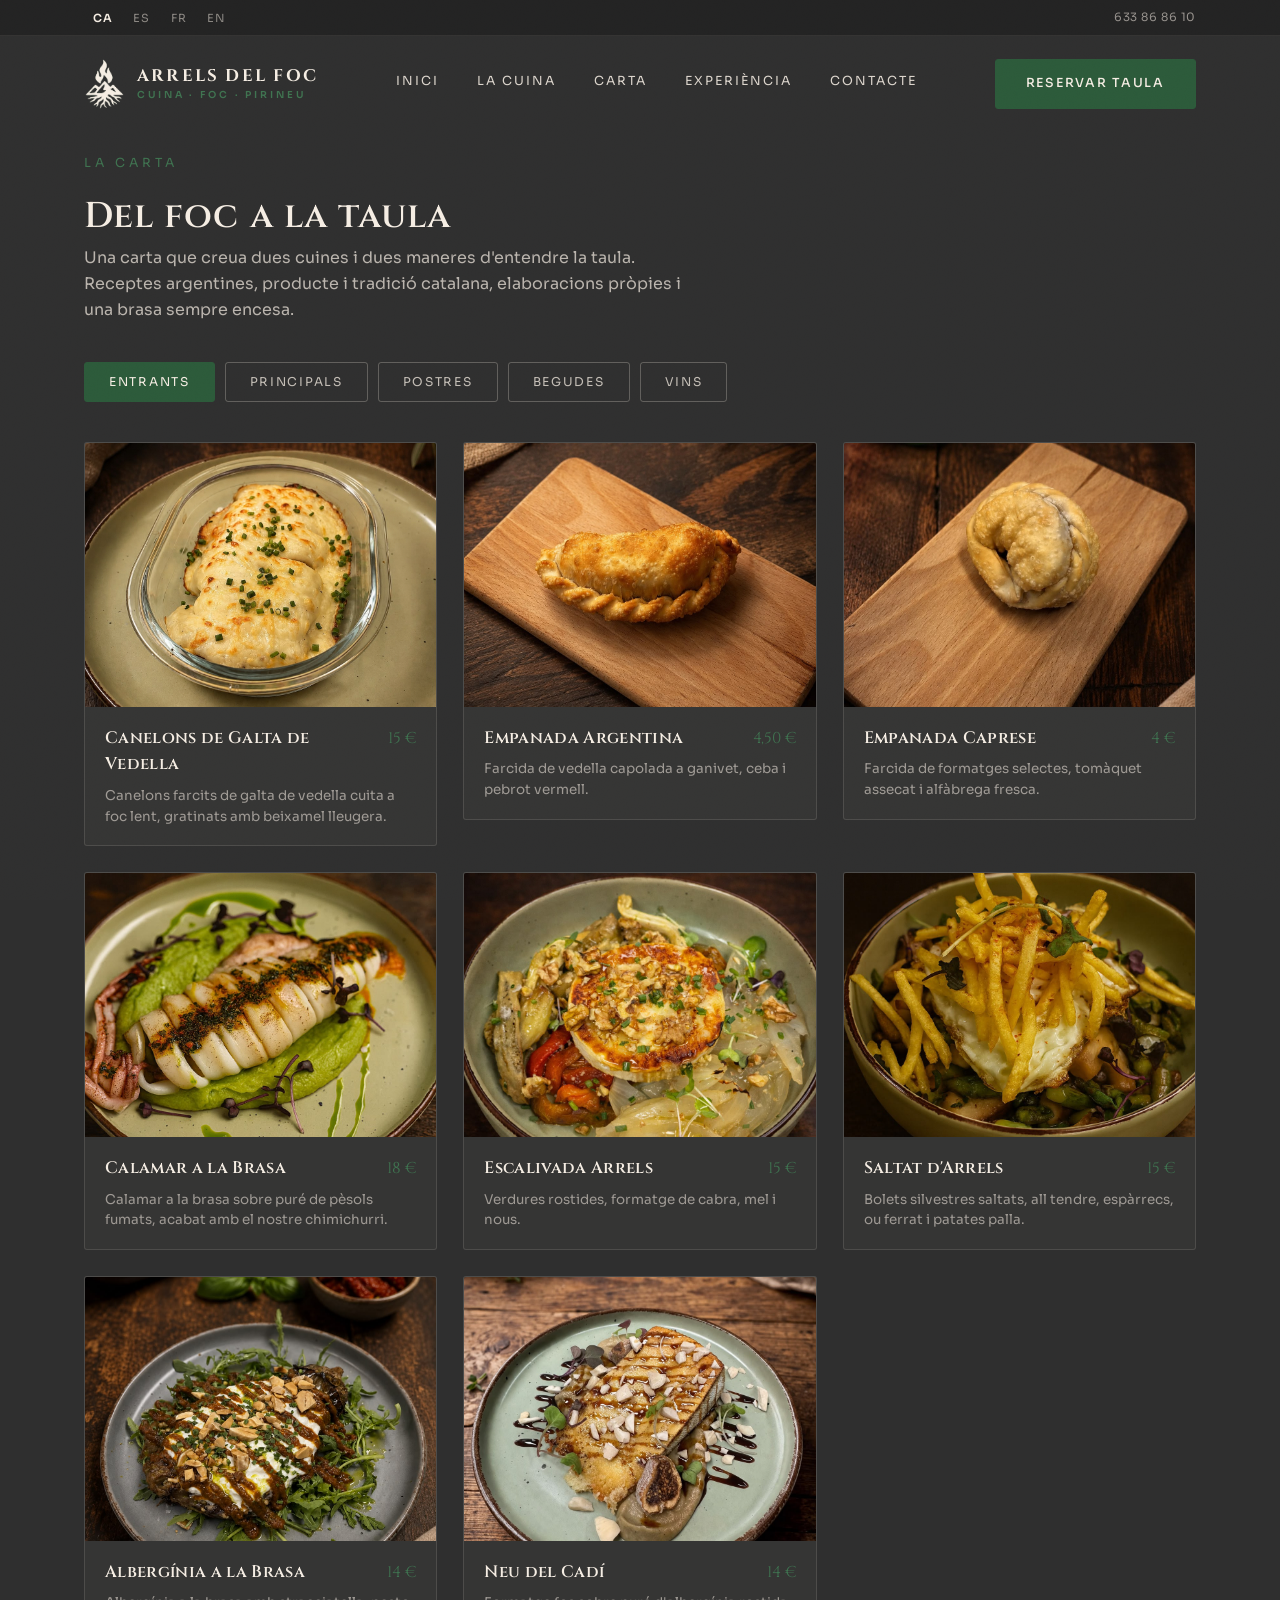
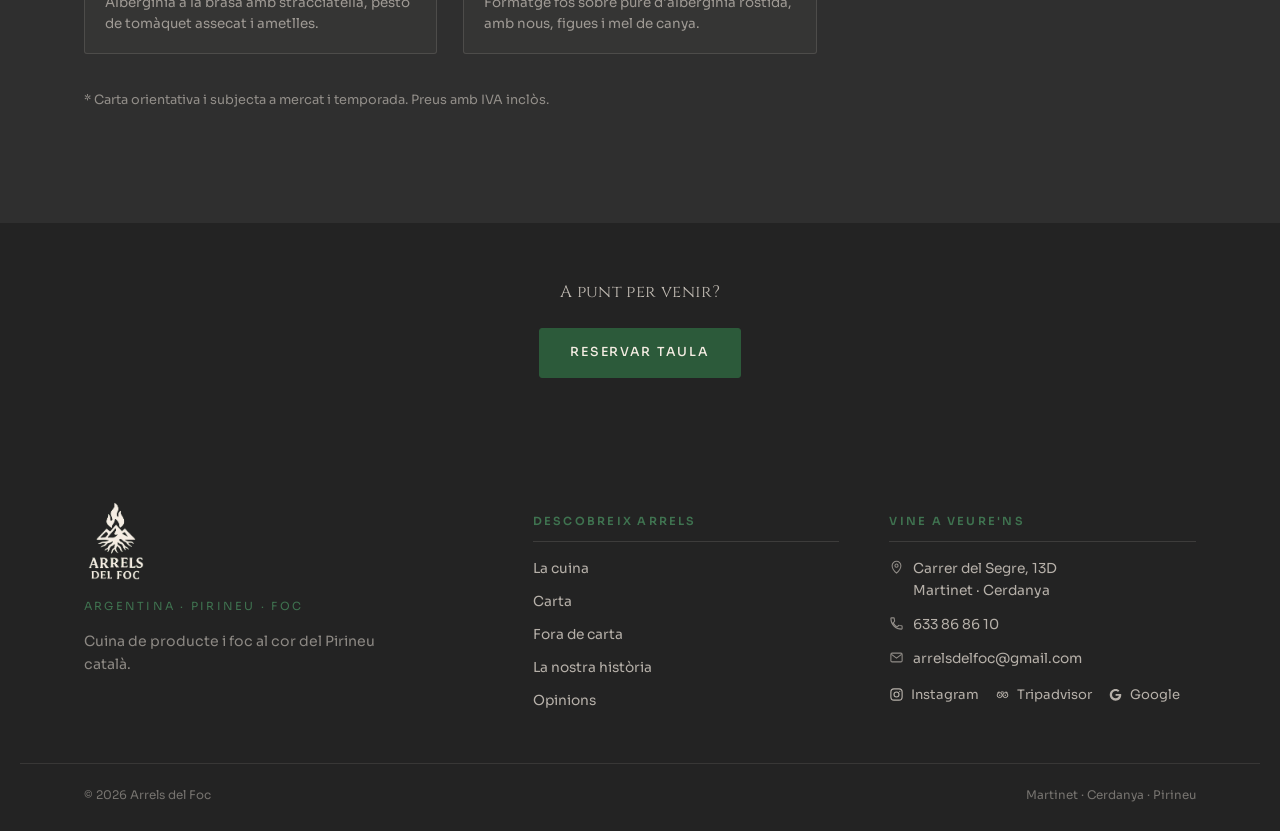
==== carta.html @ a0e93be4 "Initial commit: Arrels del Foc website Static site (home, carta, equip, reserves) with mobile-first " ====
<!DOCTYPE html>
<html lang="ca">
<head>
<meta charset="UTF-8">
<meta name="viewport" content="width=device-width, initial-scale=1.0">
<title>Carta — Arrels del Foc</title>
<meta name="description" content="La carta d'Arrels del Foc, Martinet. Entrants, principals, postres, begudes i vins.">

<link rel="preconnect" href="https://fonts.googleapis.com">
<link rel="preconnect" href="https://fonts.gstatic.com" crossorigin>
<link href="https://fonts.googleapis.com/css2?family=Cinzel:wght@400;500;600;700&family=Sora:wght@300;400;500;600;700&display=swap" rel="stylesheet">
<link rel="stylesheet" href="styles.css">
</head>
<body>

<div class="grain"></div>

<!-- ============ BARRA SUPERIOR (idiomes) ============ -->
<div class="lang-bar">
  <div class="container lang-bar-inner">
    <div class="lang-switch" id="lang-switch" role="group" aria-label="Idioma">
      <button data-lang="ca" class="is-active">CA</button>
      <button data-lang="es">ES</button>
      <button data-lang="fr">FR</button>
      <button data-lang="en">EN</button>
    </div>
    <a href="tel:+34633868610" class="lang-bar-phone">633 86 86 10</a>
  </div>
</div>

<!-- ============ HEADER ============ -->
<header class="site-header">
  <div class="container">
    <a href="index.html#inici" class="brand">
      <img src="assets/logo/icon.png" alt="Arrels del Foc" class="logo-img logo-icon">
      <span class="brand-fallback">
        <b>ARRELS DEL FOC</b>
        <span>CUINA · FOC · PIRINEU</span>
      </span>
    </a>
    <nav class="main-nav">
      <a href="index.html#inici" data-i18n="nav.inici">Inici</a>
      <a href="equip.html" data-i18n="nav.cuina">La cuina</a>
      <a href="carta.html" data-i18n="nav.carta">Carta</a>
      <a href="index.html#experiencia" data-i18n="nav.experiencia">Experiència</a>
      <a href="index.html#contacte" data-i18n="nav.contacte">Contacte</a>
    </nav>
    <div class="header-actions">
      <a href="reserves.html" class="btn btn-primary" data-i18n="nav.reservar">Reservar taula</a>
      <button class="burger" aria-label="Obrir menú">
        <span></span><span></span><span></span>
      </button>
    </div>
  </div>
</header>

<div class="mobile-nav">
  <a href="index.html#inici" data-i18n="nav.inici">Inici</a>
  <a href="equip.html" data-i18n="nav.cuina">La cuina</a>
  <a href="carta.html" data-i18n="nav.carta">Carta</a>
  <a href="index.html#experiencia" data-i18n="nav.experiencia">Experiència</a>
  <a href="index.html#contacte" data-i18n="nav.contacte">Contacte</a>
  <a href="reserves.html" class="btn btn-primary" data-i18n="nav.reservar">Reservar taula</a>
</div>

<!-- ============ CARTA (pagina completa) ============ -->
<section class="carta carta--page" id="carta">
  <div class="container">
    <div class="section-head reveal">
      <span class="eyebrow" data-i18n="carta.eyebrow">La carta</span>
      <h2 data-i18n="carta.title">Del foc a la taula</h2>
      <p class="lede" data-i18n="carta.lede">Una carta que creua dues cuines i dues maneres d'entendre la taula. Receptes argentines, producte i tradició catalana, elaboracions pròpies i una brasa sempre encesa.</p>
    </div>

    <div class="carta-tabs reveal" id="carta-tabs"></div>
    <div id="carta-panels"></div>
    <p class="carta-note reveal" data-i18n="carta.note">* Carta orientativa i subjecta a mercat i temporada.</p>
  </div>
</section>

<!-- ============ PRE-FOOTER CTA ============ -->
<section class="pre-footer-cta">
  <div class="container">
    <p data-i18n="preFooter.text">A punt per venir?</p>
    <a href="reserves.html" class="btn btn-primary" data-i18n="nav.reservar">Reservar taula</a>
  </div>
</section>

<!-- ============ FOOTER ============ -->
<footer class="site-footer">
  <div class="container footer-grid">
    <div class="footer-col footer-col--brand">
      <a href="index.html#inici" class="brand footer-logo">
        <img src="assets/logo/logo-full.png" alt="Arrels del Foc" class="logo-img">
      </a>
      <span class="footer-mini" data-i18n="footer.mini">ARGENTINA · PIRINEU · FOC</span>
      <p class="footer-tagline" data-i18n="footer.tagline">Cuina de producte i foc al cor del Pirineu català.</p>
    </div>

    <div class="footer-col footer-col--nav">
      <h4 data-i18n="footer.discover">Descobreix Arrels</h4>
      <a href="equip.html" data-i18n="nav.cuina">La cuina</a>
      <a href="carta.html" data-i18n="nav.carta">La carta</a>
      <a href="carta.html" data-i18n="footer.offMenu">Fora de carta</a>
      <a href="equip.html" data-i18n="footer.history">La nostra història</a>
      <a href="index.html#opinions" data-i18n="opinions.eyebrow">Opinions</a>
    </div>

    <div class="footer-col footer-col--contact">
      <h4 data-i18n="footer.contactTitle">Vine a veure'ns</h4>
      <div class="footer-contact-item">
        <svg class="footer-icon" viewBox="0 0 24 24" width="15" height="15" fill="none" stroke="currentColor" stroke-width="1.7"><path d="M12 21s7-6.5 7-12a7 7 0 1 0-14 0c0 5.5 7 12 7 12Z"/><circle cx="12" cy="9" r="2.5"/></svg>
        <span>Carrer del Segre, 13D<br>Martinet · Cerdanya</span>
      </div>
      <a href="tel:+34633868610" class="footer-contact-item">
        <svg class="footer-icon" viewBox="0 0 24 24" width="15" height="15" fill="none" stroke="currentColor" stroke-width="1.7"><path d="M6.6 10.8c1.4 2.8 3.8 5.2 6.6 6.6l2.2-2.2c.3-.3.7-.4 1-.2 1.1.4 2.3.6 3.6.6.6 0 1 .4 1 1V20c0 .6-.4 1-1 1C10.6 21 3 13.4 3 4c0-.6.4-1 1-1h3.4c.6 0 1 .4 1 1 0 1.3.2 2.5.6 3.6.1.3 0 .7-.2 1L6.6 10.8Z"/></svg>
        <span>633 86 86 10</span>
      </a>
      <a href="mailto:arrelsdelfoc@gmail.com" class="footer-contact-item">
        <svg class="footer-icon" viewBox="0 0 24 24" width="15" height="15" fill="none" stroke="currentColor" stroke-width="1.7"><rect x="3" y="5" width="18" height="14" rx="2"/><path d="m4 7 8 6 8-6"/></svg>
        <span>arrelsdelfoc@gmail.com</span>
      </a>
      <div class="footer-social-row">
        <a href="https://www.instagram.com/arrelsdelfoc" target="_blank" rel="noopener" aria-label="Instagram">
          <svg viewBox="0 0 24 24" width="15" height="15" fill="none" stroke="currentColor" stroke-width="1.8"><rect x="3" y="3" width="18" height="18" rx="5"/><circle cx="12" cy="12" r="4"/><circle cx="17.2" cy="6.8" r="1" fill="currentColor" stroke="none"/></svg>
          <span class="social-label">Instagram</span>
        </a>
        <a href="https://www.tripadvisor.com/Restaurant_Review-g2562181-d34087077-Reviews-Arrels_del_foc-Martinet_Province_of_Lleida_Catalonia.html" target="_blank" rel="noopener" aria-label="Tripadvisor">
          <svg viewBox="0 0 24 24" width="15" height="15" fill="none" stroke="currentColor" stroke-width="1.6"><circle cx="7.5" cy="13" r="4"/><circle cx="16.5" cy="13" r="4"/><circle cx="7.5" cy="13" r="1.2" fill="currentColor" stroke="none"/><circle cx="16.5" cy="13" r="1.2" fill="currentColor" stroke="none"/><path d="M9.5 8.5c1-1 3.5-1 4.5 0M4 9l3-1.2M20 9l-3-1.2"/></svg>
          <span class="social-label">Tripadvisor</span>
        </a>
        <a href="https://www.google.com/maps/place/Arrels+del+Foc/@42.3596381,1.6946771,17z/data=!4m6!3m5!1s0x12a59bad6a8d55bb:0x4e73a71548880e29!8m2!3d42.3596381!4d1.6946771!16s%2Fg%2F11yl_wq6m_" target="_blank" rel="noopener" aria-label="Google">
          <svg viewBox="0 0 24 24" width="15" height="15" fill="currentColor"><path d="M21.35 11.1h-9.17v2.98h5.24c-.23 1.36-1.6 4-5.24 4-3.15 0-5.72-2.6-5.72-5.8s2.57-5.8 5.72-5.8c1.79 0 3 .76 3.68 1.42l2.5-2.4C16.9 3.98 14.75 3 12.18 3 6.99 3 2.8 7.2 2.8 12.4s4.19 9.4 9.38 9.4c5.42 0 9-3.8 9-9.16 0-.62-.07-1.1-.16-1.54z"/></svg>
          <span class="social-label">Google</span>
        </a>
      </div>
    </div>
  </div>
  <div class="container footer-bottom">
    <span>&copy; <span id="year"></span> Arrels del Foc</span>
    <span>Martinet · Cerdanya · Pirineu</span>
  </div>
</footer>

<a href="reserves.html" class="mobile-reserve" data-i18n="nav.reservar">Reservar taula</a>

<script src="script.js"></script>
</body>
</html>
---- styles.css ----
/* ============================================================
   ARRELS DEL FOC — Estilos
   Paleta: crema #F5EDE3 · carbo #2F2F2F · verd #2C5A3A (principal/accio) · marro #693A20 (secundari)
   ============================================================ */

:root{
  --marro: #693A20;
  --marro-fosc: #4d2a17;
  --verd: #2C5A3A;
  --verd-fosc: #1e3f29;
  --verd-suau: #3f7350;
  --crema: #F5EDE3;
  --carbo: #2F2F2F;
  --carbo-2: #232323;
  --font-display: 'Cinzel', serif;
  --font-body: 'Sora', sans-serif;
  --container: 1240px;
  --radius: 3px;
  --ease: cubic-bezier(.22,.61,.36,1);
  --langbar-h: 36px;
  --header-h: 88px;
  --page-top-offset: calc(var(--langbar-h) + var(--header-h) + 50px);
}

*,*::before,*::after{ box-sizing: border-box; }
html{ scroll-behavior: smooth; }
body{
  margin:0;
  background: var(--crema);
  color: var(--carbo);
  font-family: var(--font-body);
  font-weight: 400;
  line-height: 1.6;
  -webkit-font-smoothing: antialiased;
}
h1,h2,h3,.brand{
  font-family: var(--font-display);
  font-weight: 600;
  letter-spacing: .03em;
  margin: 0;
  color: var(--marro);
}
p{ margin: 0 0 1em; }
a{ color: inherit; text-decoration: none; }
img{ max-width:100%; display:block; }
.container{ max-width: var(--container); margin: 0 auto; padding: 0 clamp(20px,5vw,64px); }
section{ position: relative; }
.eyebrow{
  display:block;
  font-family: var(--font-body);
  font-size: .78rem;
  letter-spacing: .32em;
  text-transform: uppercase;
  color: var(--verd);
  margin-bottom: 14px;
}
.section-head{ max-width: 640px; margin-bottom: 40px; }
.section-head.center{ margin-left:auto; margin-right:auto; text-align:center; }
.section-head h2{ font-size: clamp(1.6rem, 2.8vw, 2.3rem); }
.lede{ font-size: 1rem; color:#4a4a4a; max-width: 52ch; }
.section-head.center .lede{ margin-left:auto; margin-right:auto; }

/* -------- Botons -------- */
.btn{
  display:inline-flex; align-items:center; justify-content:center; gap:10px;
  padding: 14px 30px;
  font-family: var(--font-body);
  font-size: .78rem;
  font-weight: 500;
  letter-spacing: .14em;
  text-transform: uppercase;
  border-radius: var(--radius);
  border: 1px solid transparent;
  cursor:pointer;
  transition: all .35s var(--ease);
  white-space: nowrap;
}
.btn-primary{ background: var(--verd); color: var(--crema); border-color: var(--verd); }
.btn-primary:hover{ background: var(--verd-fosc); border-color: var(--verd-fosc); transform: translateY(-2px); }
.btn-outline{ background: transparent; color: var(--crema); border-color: rgba(245,237,227,.55); }
.btn-outline:hover{ background: rgba(245,237,227,.12); border-color: var(--crema); transform: translateY(-2px); }
.btn-outline-dark{ background: transparent; color: var(--carbo); border-color: rgba(47,47,47,.35); }
.btn-outline-dark:hover{ background: var(--carbo); color: var(--crema); border-color: var(--carbo); }
.btn-block{ width:100%; }

/* -------- Bloc "nomes CTA" (Equip) -------- */
.section-cta-block{ padding: 100px 0; background: var(--crema); }
.section-cta{ text-align:center; }

/* -------- Selector d'idioma: badges verdes discrets -------- */
.hero-lang{ display:flex; gap:7px; }
.hero-lang button{
  width: 32px; height: 32px; border-radius: 50%;
  background: rgba(44,90,58,.82);
  border: 1px solid rgba(245,237,227,.4);
  color: var(--crema);
  font-family: var(--font-body); font-size:.66rem; font-weight:700; letter-spacing:.02em;
  display:flex; align-items:center; justify-content:center;
  cursor:pointer; transition: all .25s var(--ease); padding:0;
}
.hero-lang button.is-active{ background: var(--verd); border-color: var(--crema); }
.hero-lang button:hover{ background: var(--verd-fosc); }

/* -------- Placeholders de foto (hot-swap) --------
   Si existeix el fitxer indicat a data-src es mostra automaticament.
   Si no, es veu aquest degradat "fusta/brasa" amb l'etiqueta. */
.photo{
  position: relative;
  overflow: hidden;
  background:
    linear-gradient(160deg, rgba(35,25,18,.5), rgba(44,90,58,.25)),
    radial-gradient(120% 140% at 15% 100%, #6b4025 0%, #402a1c 45%, #241a14 100%);
  background-size: cover;
  background-position: center;
  isolation: isolate;
}
.photo::after{
  content: attr(data-label);
  position:absolute; left:16px; bottom:14px;
  font-family: var(--font-body);
  font-size:.68rem; letter-spacing:.18em; text-transform:uppercase;
  color: rgba(245,237,227,.65);
  pointer-events:none;
}
.photo.photo--has-img::after{ display:none; }
.photo img{
  position:absolute; inset:0; width:100%; height:100%; object-fit:cover;
}

/* grain overlay subtil per sensacio premium */
.grain{ position:fixed; inset:0; pointer-events:none; z-index:200; opacity:.035; mix-blend-mode:overlay;
  background-image:url("data:image/svg+xml;utf8,<svg xmlns='http://www.w3.org/2000/svg' width='120' height='120'><filter id='n'><feTurbulence type='fractalNoise' baseFrequency='0.9' numOctaves='2' stitchTiles='stitch'/></filter><rect width='100%25' height='100%25' filter='url(%23n)'/></svg>");
}

/* ============ BARRA D'IDIOMES (nomes subpagines: carta/equip/reserves) ============ */
.lang-bar{
  position: fixed; top:0; left:0; right:0; z-index:101;
  height: var(--langbar-h);
  background: var(--carbo-2);
  border-bottom: 1px solid rgba(245,237,227,.08);
}
.lang-bar-inner{ height:100%; display:flex; align-items:center; justify-content:space-between; }
.lang-switch{ display:flex; gap:2px; }
.lang-switch button{
  background:none; border:none; cursor:pointer; color: rgba(245,237,227,.5);
  font-family: var(--font-body); font-size:.7rem; letter-spacing:.1em; padding:6px 9px;
  transition: color .25s var(--ease);
}
.lang-switch button.is-active{ color: var(--crema); font-weight:600; }
.lang-switch button:hover{ color: var(--crema); }
.lang-bar-phone{ color: rgba(245,237,227,.55); font-size:.72rem; letter-spacing:.05em; }
.lang-bar-phone:hover{ color: var(--crema); }

/* ============ HEADER (nomes subpagines) ============ */
.site-header{
  position: fixed; top: var(--langbar-h); left:0; right:0; z-index:100;
  padding: 22px 0;
  transition: all .4s var(--ease);
  background: transparent;
}
.site-header.is-scrolled{
  background: rgba(47,47,47,.94);
  backdrop-filter: blur(6px);
  padding: 12px 0;
  box-shadow: 0 6px 24px rgba(0,0,0,.18);
}
.site-header .container{ display:flex; align-items:center; justify-content:space-between; gap:24px; }
.brand{ display:flex; align-items:center; gap:12px; color: var(--crema); font-size: 1.15rem; letter-spacing:.12em; }
.brand img{ height: 46px; width:auto; transition: height .4s var(--ease); }
.brand img.logo-icon{ height: 52px; }
.is-scrolled .brand img{ height: 36px; }
.is-scrolled .brand img.logo-icon{ height: 40px; }
.brand .brand-fallback{ display:flex; flex-direction:column; line-height:1.2; }
.brand .brand-fallback b{ font-size:1.05rem; white-space:nowrap; }
.brand .brand-fallback span{ font-family:var(--font-body); font-size:.6rem; letter-spacing:.3em; color: var(--verd-suau); margin-top:4px; }
.footer-logo img{ height: 86px; width:auto; }

.main-nav{ display:flex; align-items:center; gap:38px; }
.main-nav a{
  color: var(--crema);
  font-size: .78rem;
  letter-spacing: .16em;
  text-transform: uppercase;
  position:relative;
  padding-bottom:4px;
  opacity:.88;
}
.main-nav a::after{
  content:""; position:absolute; left:0; bottom:0; width:0; height:1px; background: var(--verd-suau);
  transition: width .3s var(--ease);
}
.main-nav a:hover{ opacity:1; }
.main-nav a:hover::after{ width:100%; }

.header-actions{ display:flex; align-items:center; gap:18px; }
.burger{ display:none; background:none; border:none; cursor:pointer; padding:6px; z-index:110; }
.burger span{ display:block; width:26px; height:2px; background:var(--crema); margin:6px 0; transition: all .3s var(--ease); }

.mobile-nav{
  position: fixed; inset:0; background: var(--carbo); z-index:105;
  display:flex; flex-direction:column; align-items:center; justify-content:center; gap:28px;
  opacity:0; visibility:hidden; transform: translateY(-12px);
  transition: all .4s var(--ease);
}
.mobile-nav.is-open{ opacity:1; visibility:visible; transform:none; }
.mobile-nav a{ color:var(--crema); font-family:var(--font-display); font-size:1.4rem; letter-spacing:.08em; }
.mobile-nav .btn{ margin-top: 10px; }

/* ============ HERO (home) ============ */
.hero{
  min-height: 100svh;
  display:flex; align-items:center; justify-content:center;
  color: var(--crema);
  background: var(--carbo);
  overflow:hidden;
  text-align:center;
}
.hero-media{ position:absolute; inset:0; z-index:0; }
.hero-video{
  position:absolute; inset:0; z-index:0;
  width:100%; height:100%; object-fit:cover;
}
.hero-overlay{
  position:absolute; inset:0; z-index:1;
  background: linear-gradient(180deg, rgba(18,14,10,.55) 0%, rgba(18,14,10,.35) 40%, rgba(18,14,10,.65) 100%);
}
.hero-lang{
  position:absolute; top: 20px; right: 20px; z-index:5;
}
.hero-content{
  position:relative; z-index:2;
  display:flex; flex-direction:column; align-items:center; gap: 46px;
  width:100%;
}
.hero-brand-wrap{ display:flex; flex-direction:column; align-items:center; gap:14px; }
.hero-logo{ width: min(62vw, 300px); margin: 0 auto; filter: drop-shadow(0 8px 24px rgba(0,0,0,.6)); }
.hero-tagline{
  display:block; color: rgba(245,237,227,.85);
  font-family: var(--font-body); font-size:.78rem; font-weight:500;
  letter-spacing:.28em; text-transform:uppercase;
}
.hero-ctas{ display:flex; flex-wrap:wrap; gap:20px; justify-content:center; }

/* ============ Bloc "nomes CTA" (Equip a la home) ============ */
.section-cta-block .section-head{ margin-bottom: 32px; }
.section-cta-avatars{ display:flex; justify-content:center; margin-bottom: 26px; }
.section-cta-avatars .avatar{
  width: 68px; height: 68px; border-radius: 50%; overflow:hidden;
  border: 3px solid var(--crema); box-shadow: 0 4px 14px rgba(0,0,0,.18);
  margin-left: -16px;
}
.section-cta-avatars .avatar:first-child{ margin-left:0; }
.section-cta-avatars .avatar::after{ display:none; }

/* ============ CUINA (dins equip.html) ============ */
.cuina{ padding: 100px 0; background: var(--crema); }
.cuina .container{ display:grid; grid-template-columns: 1fr 1fr; gap: clamp(30px,6vw,80px); align-items:center; }
.cuina-media{ aspect-ratio: 4/5; border-radius: var(--radius); }
.cuina-stats{ display:grid; grid-template-columns: repeat(3, 1fr); gap: 24px; margin-top: 34px; }
.cuina-stats .stat-icon{ display:block; color: var(--verd); margin-bottom: 12px; }
.cuina-stats div b{ display:block; font-family:var(--font-display); font-weight:600; font-size:1rem; letter-spacing:.01em; color:var(--marro); margin-bottom:8px; }
.cuina-stats div span{ display:block; font-size:.84rem; line-height:1.5; color:#5a5a5a; }

/* ============ EQUIP (dins equip.html) ============ */
.equip{ padding: 100px 0; background: var(--carbo); color: var(--crema); }
.equip .eyebrow{ color: var(--verd-suau); }
.equip .section-head h2{ color: var(--crema); }
.equip .lede{ color: rgba(245,237,227,.7); margin: 18px auto 0; }
.team-grid{ display:grid; grid-template-columns: repeat(auto-fit, minmax(220px, 1fr)); gap: 36px; }
.team-card{ text-align:center; }
.team-photo{ aspect-ratio: 4/5; border-radius: var(--radius); margin-bottom: 20px; }
.team-card h3{ font-size:1.15rem; color: var(--crema); margin-bottom:4px; }
.team-role{ display:block; font-size:.7rem; letter-spacing:.14em; text-transform:uppercase; color: var(--verd-suau); margin-bottom: 12px; }
.team-card p{ font-size:.88rem; color: rgba(245,237,227,.6); max-width: 32ch; margin: 0 auto; }

/* ============ CARTA (carta.html) ============ */
.carta{ padding: 100px 0; background: var(--carbo); color: var(--crema); }
.carta--page{ padding-top: calc(var(--page-top-offset) - 20px); min-height: 100vh; }
.carta .eyebrow{ color: var(--verd-suau); }
.carta .section-head h2{ color: var(--crema); }
.carta .lede{ color: rgba(245,237,227,.7); }
.carta-tabs{ display:flex; flex-wrap:wrap; gap:10px; margin: 40px 0; }
.carta-tab{
  padding: 11px 24px; border:1px solid rgba(245,237,227,.25); background:transparent; color: rgba(245,237,227,.75);
  font-family: var(--font-body); font-size:.76rem; letter-spacing:.14em; text-transform:uppercase;
  cursor:pointer; transition: all .3s var(--ease); border-radius: var(--radius);
}
.carta-tab:hover{ border-color: var(--verd-suau); color: var(--crema); }
.carta-tab.is-active{ background: var(--verd); border-color: var(--verd); color: var(--crema); }
.carta-panel{ display:none; }
.carta-panel.is-active{ display:block; animation: fade-up .5s var(--ease); }

.carta-grid{ display:grid; grid-template-columns: repeat(auto-fill, minmax(260px, 1fr)); gap: 26px; align-items:start; }
.dish{
  display:flex; flex-direction:column;
  background: rgba(245,237,227,.03);
  border: 1px solid rgba(245,237,227,.12);
  border-radius: var(--radius);
  overflow:hidden;
  transition: border-color .3s var(--ease), transform .3s var(--ease);
}
.dish:hover{ border-color: rgba(245,237,227,.3); transform: translateY(-3px); }
.dish-media{ aspect-ratio: 4/3; overflow:hidden; }
.dish-media img{ width:100%; height:100%; object-fit:cover; object-position:center; }
.dish-body{ padding: 18px 20px; flex:1; display:flex; flex-direction:column; }
.dish--text .dish-body{ padding: 24px 20px; }
.dish-top{ display:flex; justify-content:space-between; align-items:baseline; gap:12px; margin-bottom:8px; }
.dish-name{ font-family: var(--font-display); font-weight:600; font-size:1.04rem; letter-spacing:.02em; color: var(--crema); margin:0; }
.dish-desc{ font-size:.84rem; line-height:1.55; color: rgba(245,237,227,.55); margin:0; }
.dish-price{ font-family: var(--font-display); font-size:.98rem; color: var(--verd-suau); white-space:nowrap; flex-shrink:0; }
.carta-note{ margin-top: 36px; font-size:.8rem; color: rgba(245,237,227,.5); }

/* -------- Begudes i Vins -------- */
.price-columns{ display:grid; grid-template-columns: repeat(auto-fit, minmax(220px, 1fr)); gap: 32px; margin-bottom: 44px; }
.price-columns--vins{ grid-template-columns: repeat(auto-fit, minmax(320px, 1fr)); margin-bottom: 0; }
.price-group h4{
  font-family: var(--font-display); font-weight:600; font-size:1.15rem; letter-spacing:.03em; text-transform:none;
  color: var(--verd-suau); margin: 0 0 18px; padding-bottom: 12px; border-bottom: 1px solid rgba(245,237,227,.14);
}
.price-row{ display:flex; justify-content:space-between; align-items:baseline; gap:14px; padding: 10px 0; border-bottom: 1px dashed rgba(245,237,227,.12); }
.price-row span:first-child{ font-family: var(--font-display); font-size:.96rem; color: var(--crema); }
.price-row-price{ font-family: var(--font-display); font-size:.92rem; color: var(--verd-suau); white-space:nowrap; }
.wine-row{ display:flex; justify-content:space-between; gap:18px; padding: 15px 0; border-bottom: 1px solid rgba(245,237,227,.1); }
.wine-info{ display:flex; flex-direction:column; gap:3px; max-width: 62ch; }
.wine-name{ font-family: var(--font-display); font-size:.96rem; color: var(--crema); }
.wine-origin{ font-family: var(--font-body); font-size:.72rem; letter-spacing:.04em; color: var(--verd-suau); }
.wine-tast{ font-family: var(--font-body); font-size:.8rem; color: rgba(245,237,227,.55); }
.wine-price{ display:flex; flex-direction:column; align-items:flex-end; gap:2px; font-family: var(--font-display); font-size:.88rem; color: var(--verd-suau); white-space:nowrap; }

@keyframes fade-up{ from{ opacity:0; transform: translateY(10px);} to{ opacity:1; transform:none; } }

/* ============ EXPERIENCIA (galeria, home) ============ */
.experiencia{ padding: 100px 0 110px; background: var(--crema); }
.gallery{
  display:grid;
  grid-template-columns: repeat(4, 1fr);
  grid-auto-rows: 200px;
  gap: 12px;
}
.gallery .photo{ border-radius: var(--radius); }
.gallery .photo:first-child{ grid-column: span 2; grid-row: span 2; }

/* ============ OPINIONS (carrusel compacte, home) ============ */
.opinions{ padding: 90px 0; background: var(--carbo-2); color: var(--crema); }
.opinions .eyebrow{ color: var(--verd-suau); }
.opinions .section-head h2{ color: var(--crema); }
.opinions-rating{ text-align:center; margin-bottom: 36px; }
.opinions-rating-number{ display:block; font-family: var(--font-display); font-weight:600; font-size: clamp(2rem, 4vw, 2.6rem); color: var(--crema); line-height:1; margin-bottom: 8px; }
.opinions-rating-label{ display:block; font-size:.86rem; color: rgba(245,237,227,.6); }
.opinions-grid{
  display:flex; gap: 18px; overflow-x:auto; scroll-snap-type:x mandatory;
  padding: 4px 4px 14px; margin: 0 -4px 30px; -webkit-overflow-scrolling:touch; scrollbar-width:none;
}
.opinions-grid::-webkit-scrollbar{ display:none; }
.opinion-card{
  scroll-snap-align:start; flex: 0 0 250px;
  padding: 20px; background: rgba(245,237,227,.03);
  border: 1px solid rgba(245,237,227,.12); border-radius: var(--radius);
}
.opinion-stars{ display:block; color: var(--verd-suau); letter-spacing:.15em; font-size:.82rem; margin-bottom: 10px; }
.opinion-text{ font-family: var(--font-display); font-size: .95rem; line-height:1.5; color: var(--crema); margin-bottom: 14px; }
.opinion-author{ font-size:.72rem; letter-spacing:.1em; text-transform:uppercase; color: var(--verd-suau); }
.opinion-source{ color: rgba(245,237,227,.4); text-transform:none; letter-spacing:normal; }
.opinions-cta{ text-align:center; }

/* ============ RESERVES (reserves.html) ============ */
.reserves{
  padding: 100px 0;
  background: var(--verd);
  color: var(--crema);
  text-align:center;
  position:relative;
  overflow:hidden;
}
.reserves--page{ padding-top: calc(var(--page-top-offset) + 30px); min-height: 100vh; }
.reserves::before{
  content:""; position:absolute; inset:0;
  background: radial-gradient(70% 100% at 50% 120%, rgba(105,58,32,.3), transparent 60%);
}
.reserves .container{ position:relative; }
.reserves .eyebrow{ color: rgba(245,237,227,.7); }
.reserves h2{ color: var(--crema); font-size: clamp(1.7rem,3vw,2.6rem); max-width: 20ch; margin: 0 auto 18px; }
.reserves .lede{ margin:0 auto 36px; color: rgba(245,237,227,.82); }
.reserves .btn-primary{ background: var(--marro); border-color: var(--marro); }
.reserves .btn-primary:hover{ background: var(--marro-fosc); border-color: var(--marro-fosc); }
.reserves-ctas{ display:flex; flex-wrap:wrap; justify-content:center; gap:16px; margin-bottom: 40px; }
.reserves-adreca{ font-size:.85rem; margin-bottom: 36px; }
.reserves-adreca span:first-child{ display:block; font-size:.66rem; letter-spacing:.2em; text-transform:uppercase; color: rgba(245,237,227,.55); margin-bottom:6px; }

/* ---- Horari (taula dia a dia, reutilitzada a reserves.html i al home) ---- */
.horari-table{ max-width: 320px; margin: 0 auto; }
.horari-row{ display:flex; justify-content:space-between; gap:16px; padding: 5px 0; font-size:.85rem; opacity:.68; }
.horari-row.is-today{ opacity:1; font-weight:600; }
.horari-hours{ text-align:right; white-space:nowrap; }
.reserves-horari{ margin-top: 8px; }
.contacte-horari{ margin-bottom: 24px; }

/* ============ CONTACTE (mapa destacat, home) ============ */
.contacte{ padding: 100px 0; background: var(--crema); }
.contacte-social{ display:flex; justify-content:center; gap:12px; margin-bottom: 30px; }
.social-icon{
  display:flex; align-items:center; justify-content:center;
  width: 42px; height: 42px; border-radius: 50%;
  border: 1px solid rgba(47,47,47,.25); color: var(--carbo);
  transition: all .3s var(--ease);
}
.social-icon:hover{ background: var(--carbo); color: var(--crema); border-color: var(--carbo); }
.contacte-map{
  position: relative;
  width:100%; aspect-ratio: 16/11; border-radius: var(--radius); overflow:hidden;
  border: 1px solid rgba(47,47,47,.14); margin-bottom: 28px;
}
.contacte-map iframe{ width:100%; height:100%; border:0; filter: grayscale(.2) contrast(1.05); }
.contacte-map-cta{
  position:absolute; top:14px; left:14px; z-index:2;
  display:inline-flex; align-items:center; gap:6px;
  padding: 10px 18px; background: rgba(245,237,227,.95); color: var(--carbo);
  font-size:.72rem; font-weight:600; letter-spacing:.1em; text-transform:uppercase;
  border-radius: 999px; box-shadow: 0 6px 18px rgba(0,0,0,.22);
  transition: all .3s var(--ease);
}
.contacte-map-cta:hover{ background: var(--carbo); color: var(--crema); }
.contacte-map-cta::after{ content:"↗"; }
.contacte-quick{ display:flex; flex-wrap:wrap; justify-content:center; align-items:center; gap: 24px 40px; text-align:center; }
.contacte-quick-item{ font-size:.9rem; }
.contacte-quick-item .k{ display:block; font-size:.66rem; letter-spacing:.16em; text-transform:uppercase; color: var(--verd); margin-bottom:6px; }
.contacte-quick-item a:hover{ color: var(--verd); }

/* ============ PRE-FOOTER CTA (subpagines) ============ */
.pre-footer-cta{ padding: 56px 0; background: var(--carbo-2); text-align:center; }
.pre-footer-cta p{ color: rgba(245,237,227,.75); font-family: var(--font-display); font-size: 1.05rem; letter-spacing:.02em; margin-bottom: 22px; }

/* ============ FOOTER ============ */
.site-footer{ background: var(--carbo-2); color: rgba(245,237,227,.7); padding: 64px 0 26px; }
.footer-grid{ display:grid; grid-template-columns: 1.3fr 1fr 1fr; gap: 50px; padding-bottom: 40px; border-bottom: 1px solid rgba(245,237,227,.1); }
.footer-col--brand .brand{ margin-bottom: 14px; }
.footer-mini{ display:block; font-size:.7rem; letter-spacing:.2em; text-transform:uppercase; color: var(--verd-suau); margin-bottom: 14px; }
.footer-tagline{ max-width: 32ch; color: rgba(245,237,227,.5); font-size:.88rem; margin:0; }
.footer-col h4{ font-family:var(--font-body); font-size:.7rem; letter-spacing:.2em; text-transform:uppercase; color: var(--verd-suau); margin-bottom:16px; font-weight:600; padding-bottom:10px; border-bottom: 1px solid rgba(245,237,227,.12); }
.footer-col--nav a{ display:block; margin-bottom:11px; font-size:.86rem; color: rgba(245,237,227,.7); }
.footer-col--nav a:hover{ color: var(--crema); }
.footer-contact-item{ display:flex; align-items:flex-start; gap:9px; margin-bottom:12px; font-size:.86rem; color: rgba(245,237,227,.7); }
.footer-contact-item .footer-icon{ flex-shrink:0; opacity:.75; margin-top:2px; }
a.footer-contact-item:hover{ color: var(--crema); }
.footer-social-row{ display:flex; gap:16px; margin-top: 14px; }
.footer-social-row a{ display:flex; align-items:center; gap:7px; color: rgba(245,237,227,.7); font-size:.82rem; }
.footer-social-row a:hover{ color: var(--crema); }
.footer-bottom{ display:flex; justify-content:space-between; flex-wrap:wrap; gap:10px; padding-top: 22px; font-size:.74rem; color: rgba(245,237,227,.4); }

/* ============ Reveal-on-scroll ============ */
.reveal{ opacity:0; transform: translateY(28px); transition: opacity .8s var(--ease), transform .8s var(--ease); }
.reveal.is-visible{ opacity:1; transform:none; }

/* ============ Boto flotant mobil ============ */
.mobile-reserve{
  position: fixed; left:16px; right:16px; bottom:16px; z-index:90;
  display:none; align-items:center; justify-content:center;
  padding:15px; background: var(--verd); color:var(--crema);
  font-size:.78rem; letter-spacing:.14em; text-transform:uppercase; border-radius: var(--radius);
  box-shadow: 0 10px 30px rgba(0,0,0,.28);
}

/* ============ RESPONSIVE ============ */
@media (max-width: 980px){
  .main-nav{ display:none; }
  .burger{ display:block; }
  .cuina .container{ grid-template-columns: 1fr; }
  .cuina-media{ order:-1; aspect-ratio: 16/10; }
  .gallery{ grid-template-columns: repeat(2,1fr); grid-auto-rows: 160px; }
  .gallery .photo:first-child{ grid-column: span 2; grid-row: span 2; }
  .mobile-reserve{ display:flex; }

  /* -------- Passada mobile: seccions mes compactes -------- */
  .cuina, .carta, .experiencia, .contacte, .section-cta-block{ padding: 64px 0; }
  .equip{ padding: 56px 0; }
  .opinions{ padding: 56px 0; }
  .reserves{ padding: 68px 0; }
  .carta--page{ padding-top: calc(var(--page-top-offset) - 20px); }
  .reserves--page{ padding-top: calc(var(--page-top-offset) + 20px); }
  .section-head{ margin-bottom: 28px; }

  .cuina-stats{ grid-template-columns: 1fr; gap: 18px; }

  .team-grid{ gap: 26px; }
  .team-photo{ margin-bottom: 12px; }
  .team-card p{ max-width: 40ch; }

  .carta-grid{ grid-template-columns: 1fr; gap: 16px; }
  .dish-media{ aspect-ratio: 16/10; }
  .carta-tabs{
    flex-wrap: nowrap; overflow-x: auto; margin: 28px 0;
    -webkit-overflow-scrolling: touch; scrollbar-width: none;
    padding-bottom: 2px;
  }
  .carta-tabs::-webkit-scrollbar{ display:none; }
  .carta-tab{ flex-shrink:0; padding: 10px 20px; }

  .contacte-map{ aspect-ratio: 4/3; }

  /* -------- Footer: compacte i sense columna de navegacio en mobil -------- */
  .site-footer{ padding: 34px 0 18px; }
  .footer-grid{
    grid-template-columns: 1fr; gap: 0; text-align:center;
    padding-bottom: 22px;
  }
  .footer-col--nav{ display:none; }
  .footer-col--brand{ display:flex; flex-direction:column; align-items:center; margin-bottom: 16px; }
  .footer-col--brand .brand{ margin-bottom: 8px; }
  .footer-logo img{ height: 56px; }
  .footer-mini{ margin-bottom: 8px; }
  .footer-tagline{ margin: 0 auto; }
  .footer-col--contact{ display:flex; flex-direction:column; align-items:center; }
  .footer-col--contact h4{ display:none; }
  .footer-contact-item{ justify-content:center; margin-bottom: 8px; }
  .footer-social-row{ justify-content:center; margin-top: 10px; }
  .footer-social-row .social-label{ display:none; }
  .footer-social-row a{ width:36px; height:36px; border-radius:50%; border:1px solid rgba(245,237,227,.25); justify-content:center; }
  .footer-bottom{ justify-content:center; text-align:center; gap:4px 16px; padding-top: 16px; }
}
@media (max-width: 560px){
  .lang-bar-phone{ display:none; }
  .hero-logo{ width: min(70vw, 240px); }
  .hero-content{ gap: 34px; }
  .hero-ctas{ flex-direction:column; align-items:center; gap:16px; }
  .hero-ctas .btn{ width:100%; max-width:320px; }
  .pre-footer-cta .btn{ width: 100%; max-width: 320px; }
  .header-actions .btn-primary{ display:none; }

  .cuina, .carta, .experiencia, .contacte, .section-cta-block{ padding: 48px 0; }
  .equip{ padding: 44px 0; }
  .opinions{ padding: 44px 0; }
  .reserves{ padding: 56px 0; }
  .carta--page{ padding-top: calc(var(--page-top-offset) - 28px); }
  .reserves--page{ padding-top: calc(var(--page-top-offset) + 24px); }
  .btn{ padding: 13px 24px; max-width: 320px; }
  .reserves-ctas .btn, .opinions-cta .btn, .section-cta .btn{ width:100%; }
}
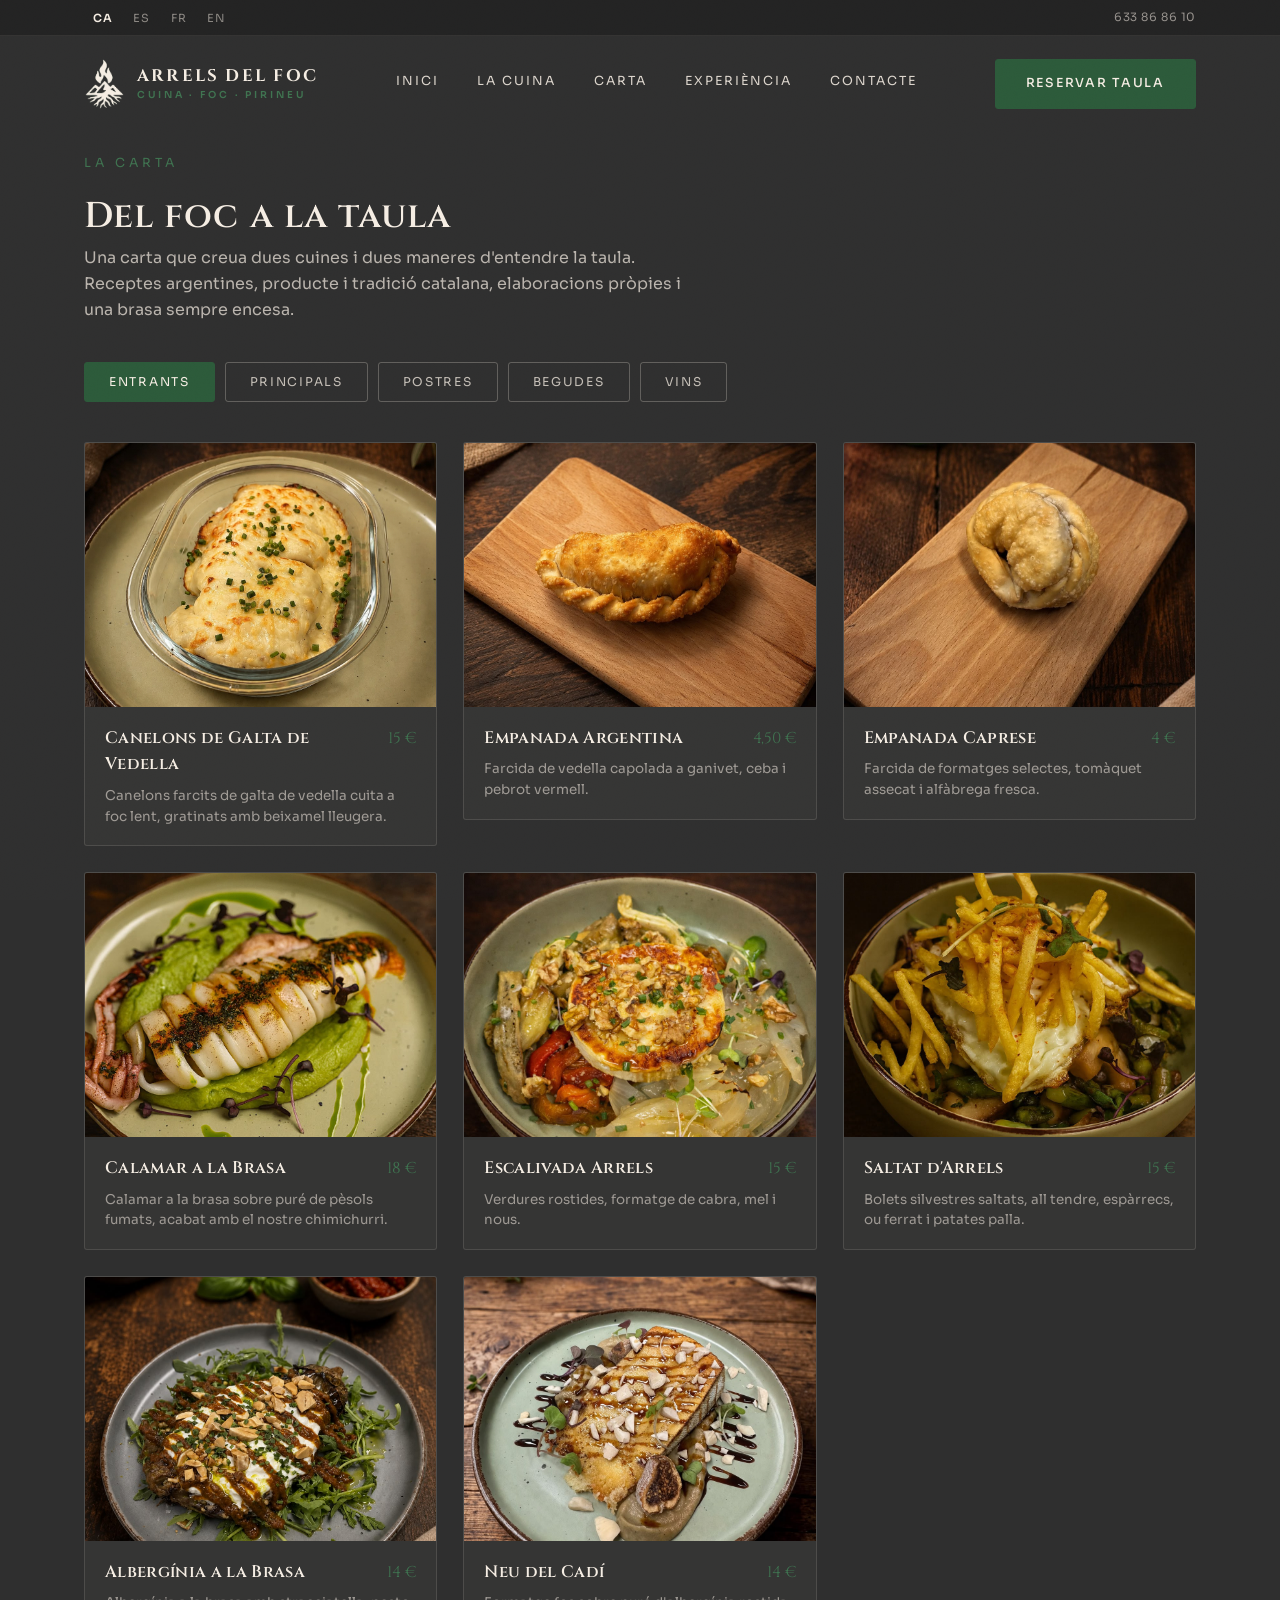
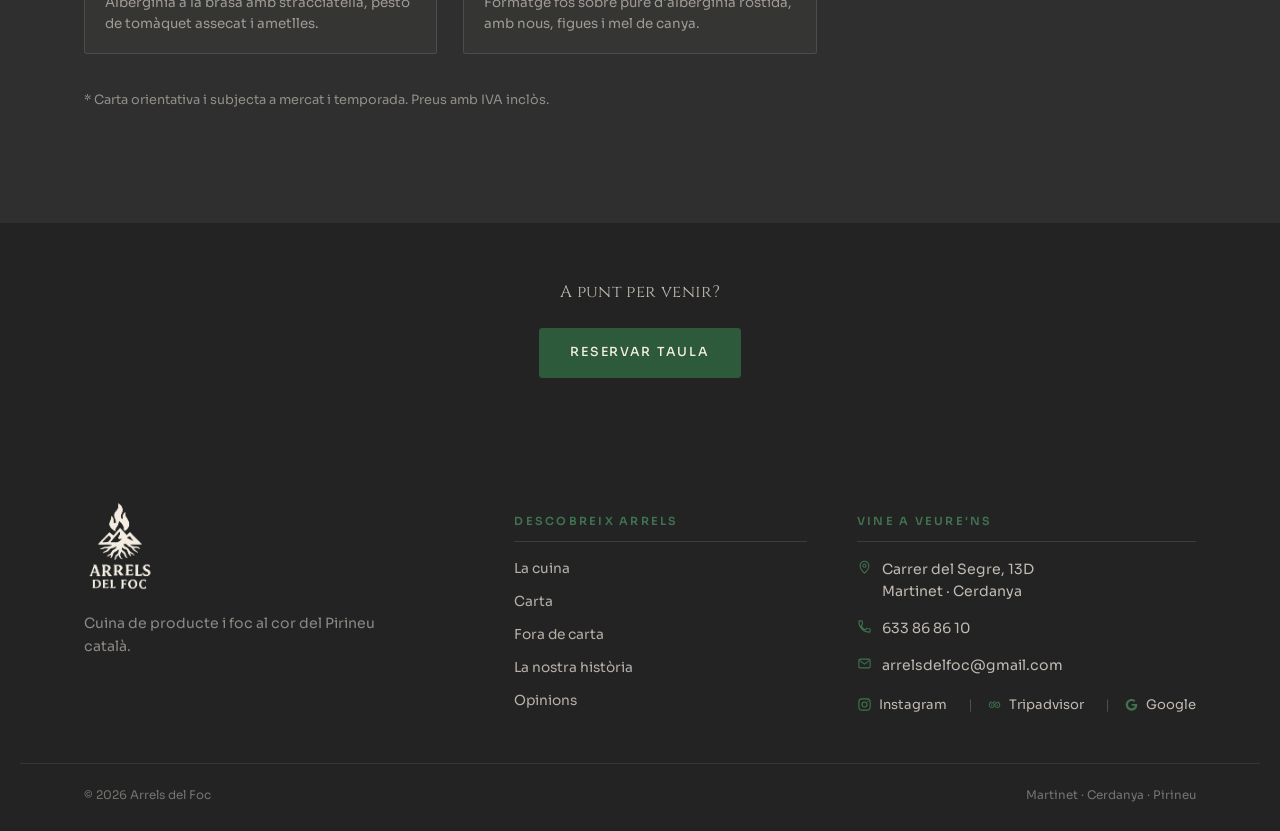
==== commit 3bf66a1c: "Remove green mini-tagline from footer, polish spacing/icons Bigger logo, green-tinted contact/social" ====
--- a/carta.html
+++ b/carta.html
@@ -93,7 +93,6 @@
       <a href="index.html#inici" class="brand footer-logo">
         <img src="assets/logo/logo-full.png" alt="Arrels del Foc" class="logo-img">
       </a>
-      <span class="footer-mini" data-i18n="footer.mini">ARGENTINA · PIRINEU · FOC</span>
       <p class="footer-tagline" data-i18n="footer.tagline">Cuina de producte i foc al cor del Pirineu català.</p>
     </div>
 
--- a/styles.css
+++ b/styles.css
@@ -433,18 +433,20 @@
 /* ============ FOOTER ============ */
 .site-footer{ background: var(--carbo-2); color: rgba(245,237,227,.7); padding: 64px 0 26px; }
 .footer-grid{ display:grid; grid-template-columns: 1.3fr 1fr 1fr; gap: 50px; padding-bottom: 40px; border-bottom: 1px solid rgba(245,237,227,.1); }
-.footer-col--brand .brand{ margin-bottom: 14px; }
-.footer-mini{ display:block; font-size:.7rem; letter-spacing:.2em; text-transform:uppercase; color: var(--verd-suau); margin-bottom: 14px; }
+.footer-col--brand .brand{ margin-bottom: 18px; }
+.footer-logo img{ height: 96px; }
 .footer-tagline{ max-width: 32ch; color: rgba(245,237,227,.5); font-size:.88rem; margin:0; }
 .footer-col h4{ font-family:var(--font-body); font-size:.7rem; letter-spacing:.2em; text-transform:uppercase; color: var(--verd-suau); margin-bottom:16px; font-weight:600; padding-bottom:10px; border-bottom: 1px solid rgba(245,237,227,.12); }
 .footer-col--nav a{ display:block; margin-bottom:11px; font-size:.86rem; color: rgba(245,237,227,.7); }
 .footer-col--nav a:hover{ color: var(--crema); }
-.footer-contact-item{ display:flex; align-items:flex-start; gap:9px; margin-bottom:12px; font-size:.86rem; color: rgba(245,237,227,.7); }
-.footer-contact-item .footer-icon{ flex-shrink:0; opacity:.75; margin-top:2px; }
+.footer-contact-item{ display:flex; align-items:flex-start; gap:10px; margin-bottom:14px; font-size:.88rem; color: rgba(245,237,227,.75); }
+.footer-contact-item .footer-icon{ flex-shrink:0; color: var(--verd-suau); margin-top:2px; }
 a.footer-contact-item:hover{ color: var(--crema); }
-.footer-social-row{ display:flex; gap:16px; margin-top: 14px; }
-.footer-social-row a{ display:flex; align-items:center; gap:7px; color: rgba(245,237,227,.7); font-size:.82rem; }
-.footer-social-row a:hover{ color: var(--crema); }
+.footer-social-row{ display:flex; align-items:center; gap:14px; margin-top: 18px; }
+.footer-social-row a{ display:flex; align-items:center; gap:7px; color: rgba(245,237,227,.75); font-size:.82rem; }
+.footer-social-row a svg{ color: var(--verd-suau); }
+.footer-social-row a:not(:last-child)::after{ content:"|"; margin-left:14px; color: rgba(245,237,227,.25); font-weight:300; }
+.footer-social-row a:hover, .footer-social-row a:hover svg{ color: var(--crema); }
 .footer-bottom{ display:flex; justify-content:space-between; flex-wrap:wrap; gap:10px; padding-top: 22px; font-size:.74rem; color: rgba(245,237,227,.4); }
 
 /* ============ Reveal-on-scroll ============ */
@@ -506,8 +508,7 @@
   .footer-col--nav{ display:none; }
   .footer-col--brand{ display:flex; flex-direction:column; align-items:center; margin-bottom: 16px; }
   .footer-col--brand .brand{ margin-bottom: 8px; }
-  .footer-logo img{ height: 56px; }
-  .footer-mini{ margin-bottom: 8px; }
+  .footer-logo img{ height: 62px; }
   .footer-tagline{ margin: 0 auto; }
   .footer-col--contact{ display:flex; flex-direction:column; align-items:center; }
   .footer-col--contact h4{ display:none; }
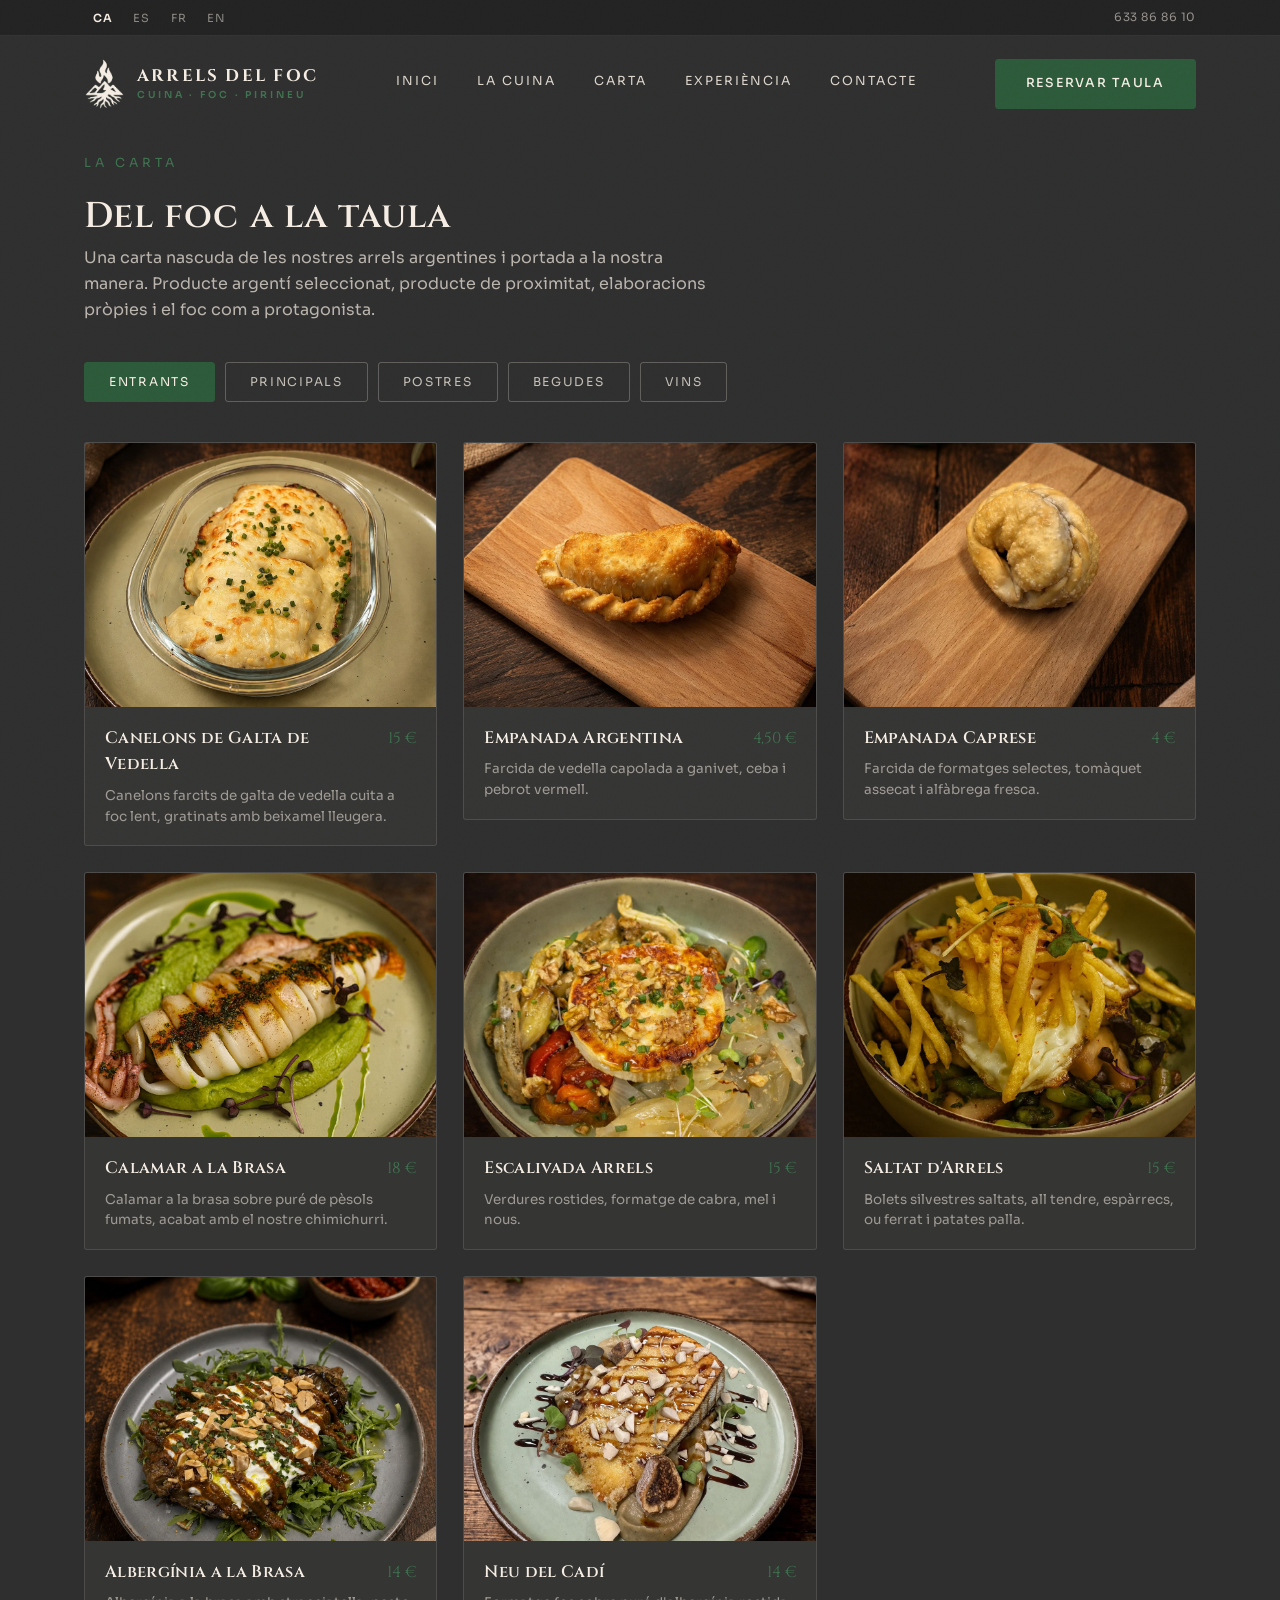
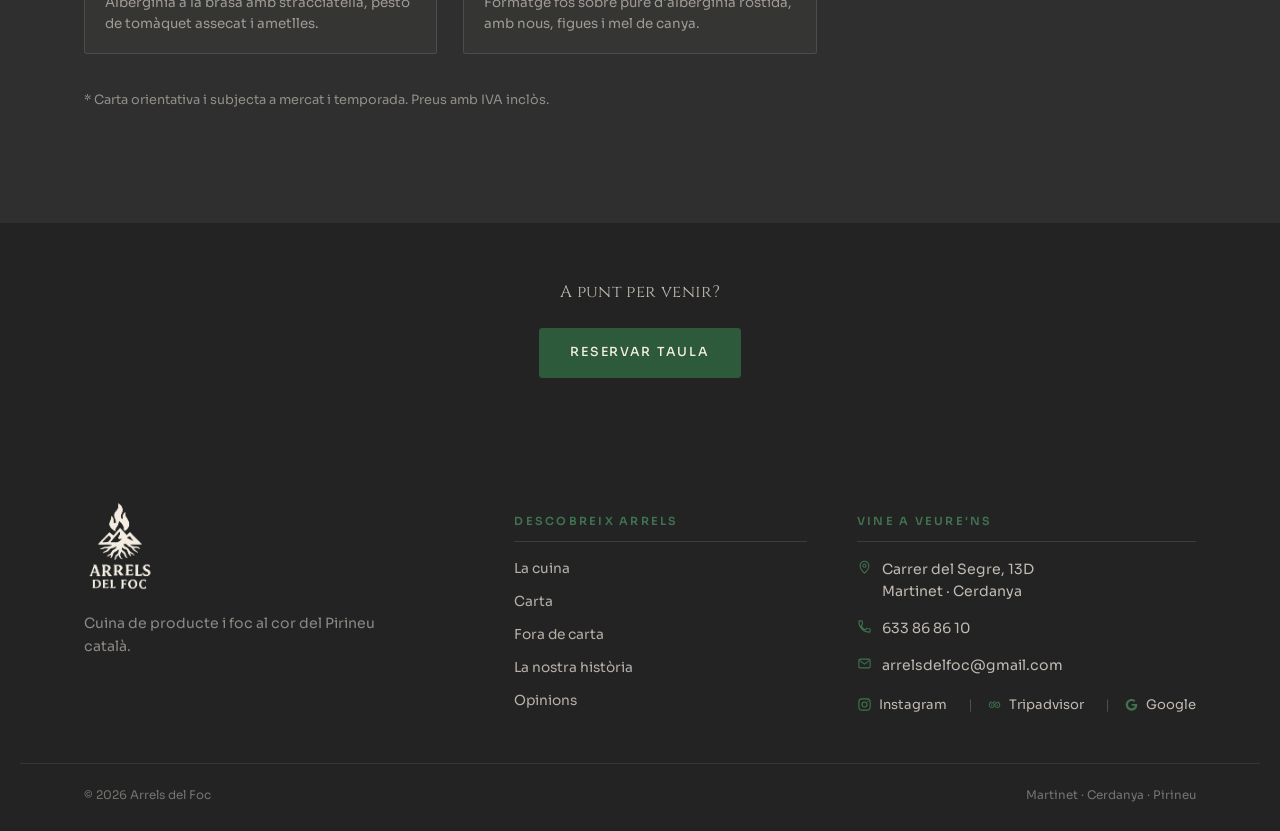
==== commit bb66612c: "Rewrite core narrative: pure Argentine identity instead of fusion Owner-provided copy update across " ====
--- a/carta.html
+++ b/carta.html
@@ -69,7 +69,7 @@
     <div class="section-head reveal">
       <span class="eyebrow" data-i18n="carta.eyebrow">La carta</span>
       <h2 data-i18n="carta.title">Del foc a la taula</h2>
-      <p class="lede" data-i18n="carta.lede">Una carta que creua dues cuines i dues maneres d'entendre la taula. Receptes argentines, producte i tradició catalana, elaboracions pròpies i una brasa sempre encesa.</p>
+      <p class="lede" data-i18n="carta.lede">Una carta nascuda de les nostres arrels argentines i portada a la nostra manera. Producte argentí seleccionat, producte de proximitat, elaboracions pròpies i el foc com a protagonista.</p>
     </div>
 
     <div class="carta-tabs reveal" id="carta-tabs"></div>
--- a/styles.css
+++ b/styles.css
@@ -390,7 +390,6 @@
 /* ---- Horari (taula dia a dia, reutilitzada a reserves.html i al home) ---- */
 .horari-table{ max-width: 320px; margin: 0 auto; }
 .horari-row{ display:flex; justify-content:space-between; gap:16px; padding: 5px 0; font-size:.85rem; opacity:.68; }
-.horari-row.is-today{ opacity:1; font-weight:600; }
 .horari-hours{ text-align:right; white-space:nowrap; }
 .reserves-horari{ margin-top: 8px; }
 .contacte-horari{ margin-bottom: 24px; }
@@ -516,6 +515,7 @@
   .footer-social-row{ justify-content:center; margin-top: 10px; }
   .footer-social-row .social-label{ display:none; }
   .footer-social-row a{ width:36px; height:36px; border-radius:50%; border:1px solid rgba(245,237,227,.25); justify-content:center; }
+  .footer-social-row a:not(:last-child)::after{ content:none; }
   .footer-bottom{ justify-content:center; text-align:center; gap:4px 16px; padding-top: 16px; }
 }
 @media (max-width: 560px){
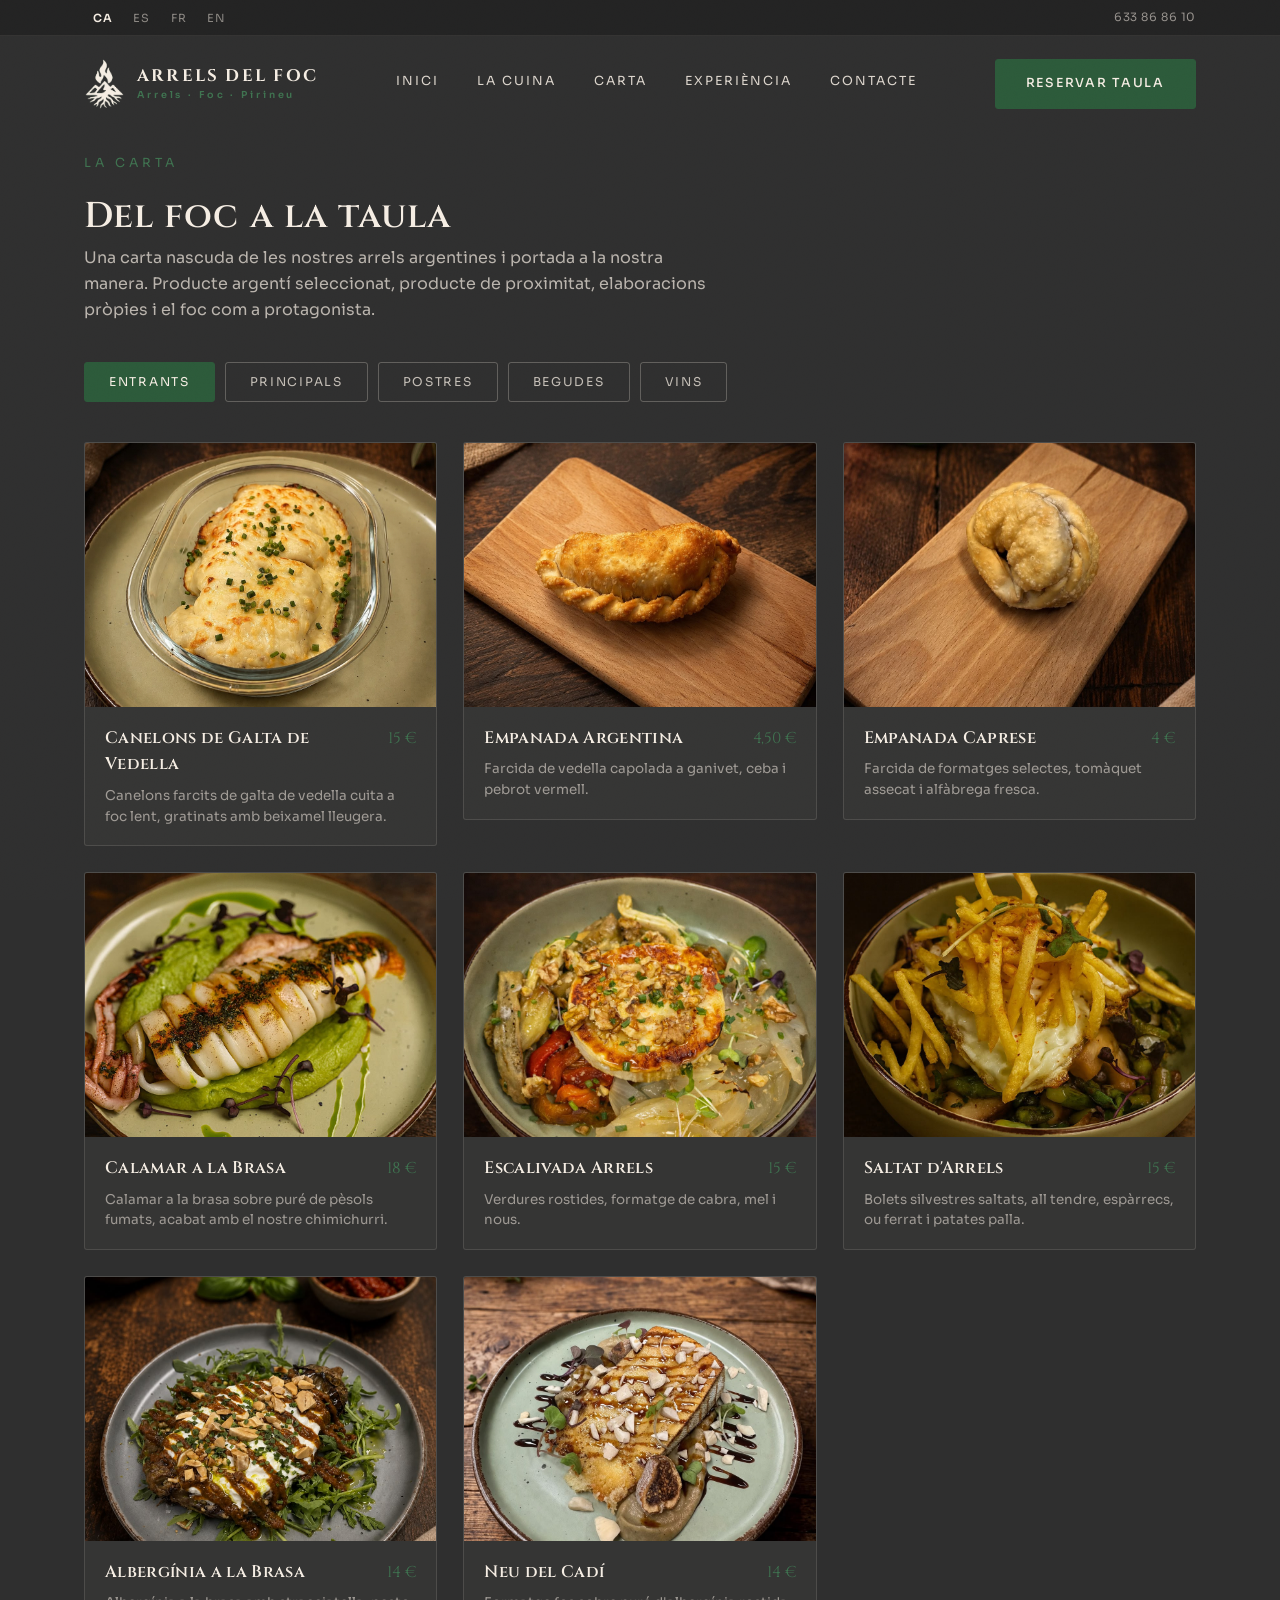
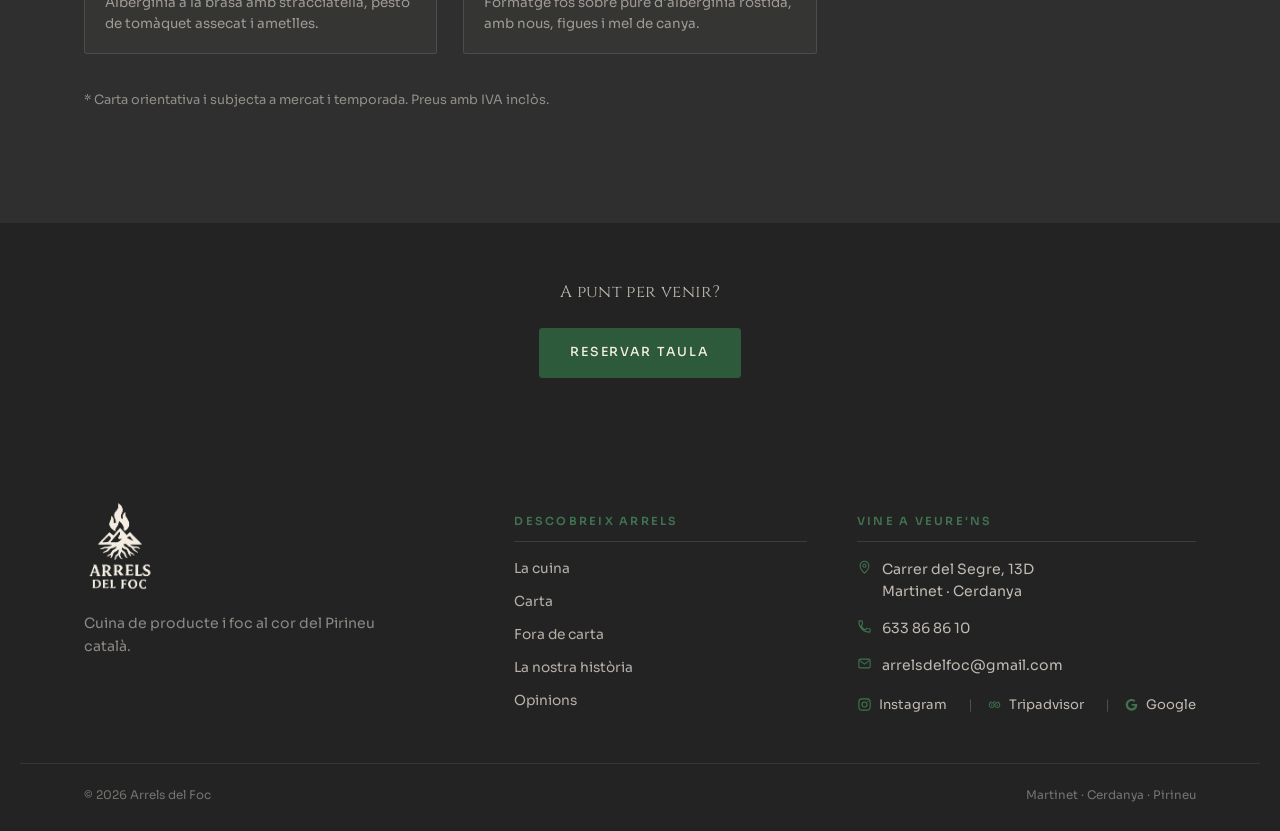
==== commit 36c72732: "Move pillars line from hero to header brand mark, make it translatable Removed from the hero (redund" ====
--- a/carta.html
+++ b/carta.html
@@ -35,7 +35,7 @@
       <img src="assets/logo/icon.png" alt="Arrels del Foc" class="logo-img logo-icon">
       <span class="brand-fallback">
         <b>ARRELS DEL FOC</b>
-        <span>CUINA · FOC · PIRINEU</span>
+        <span data-i18n="brand.pillars">Arrels · Foc · Pirineu</span>
       </span>
     </a>
     <nav class="main-nav">
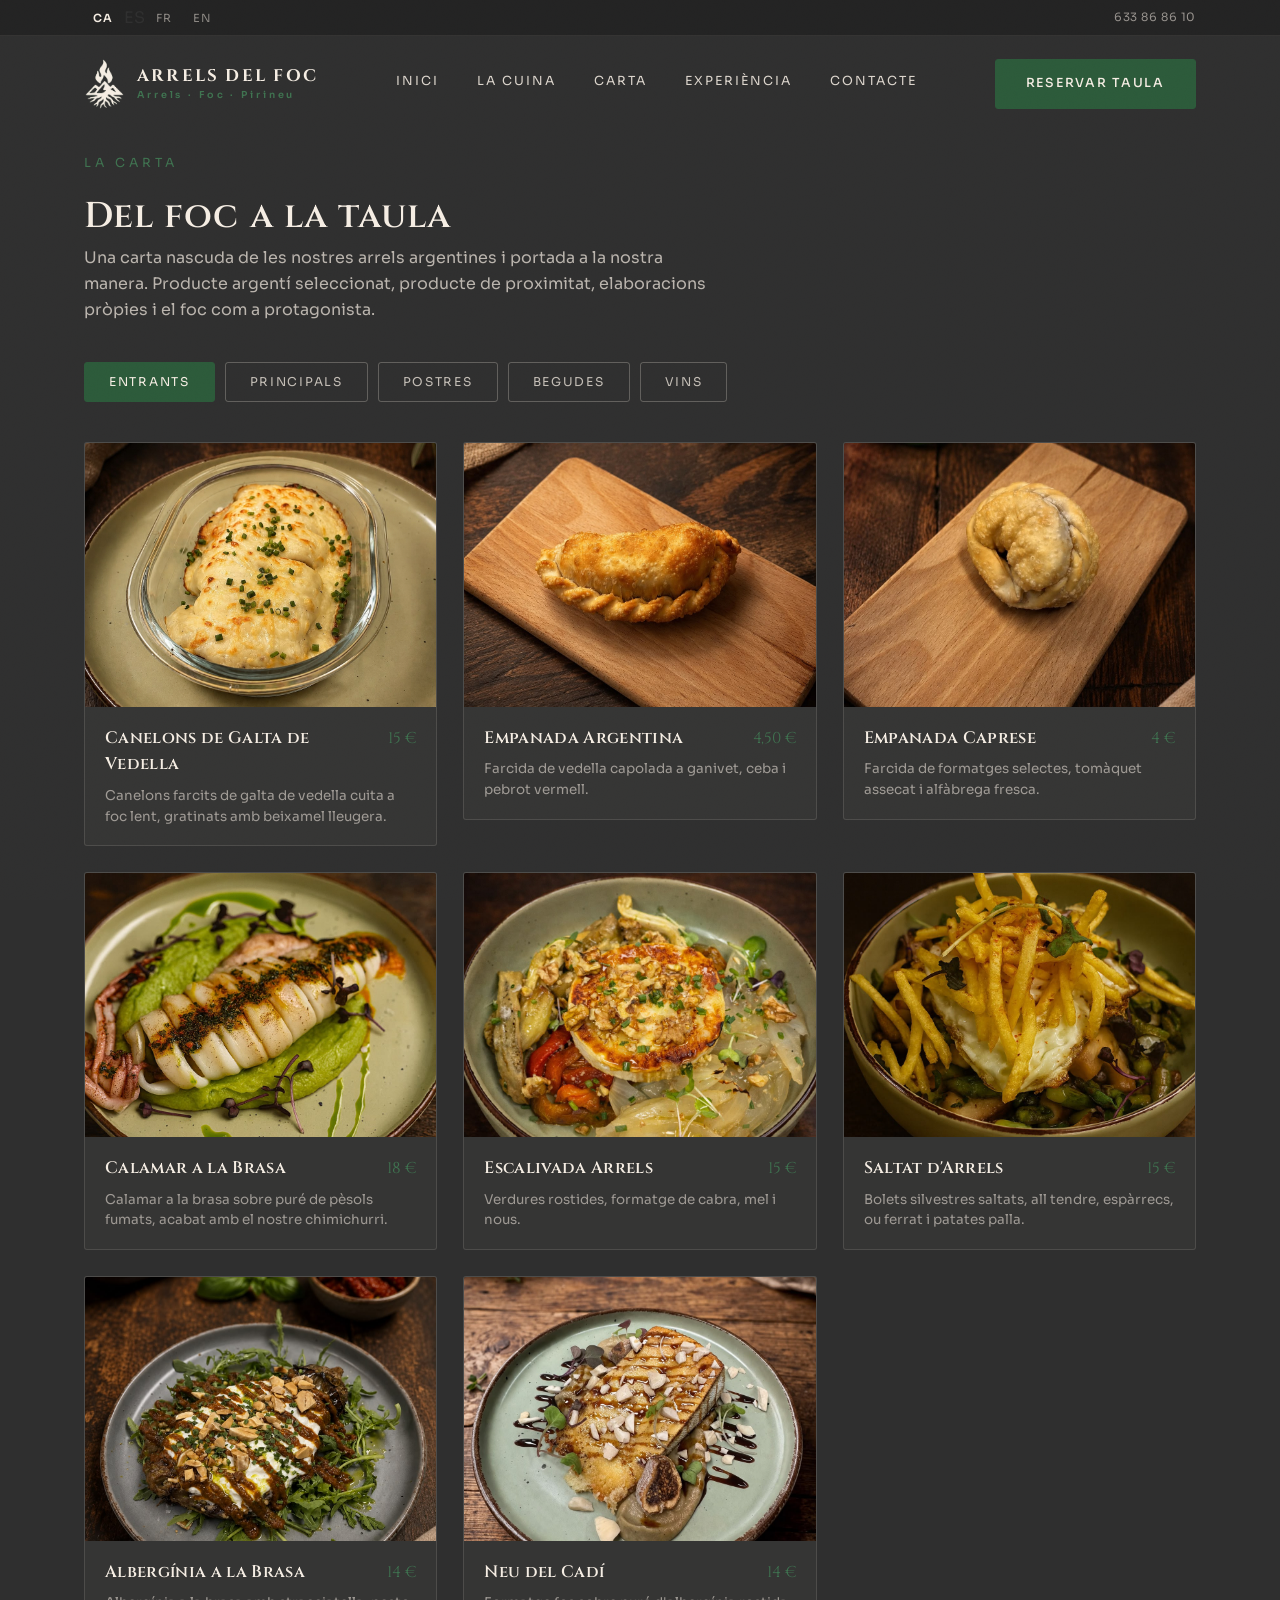
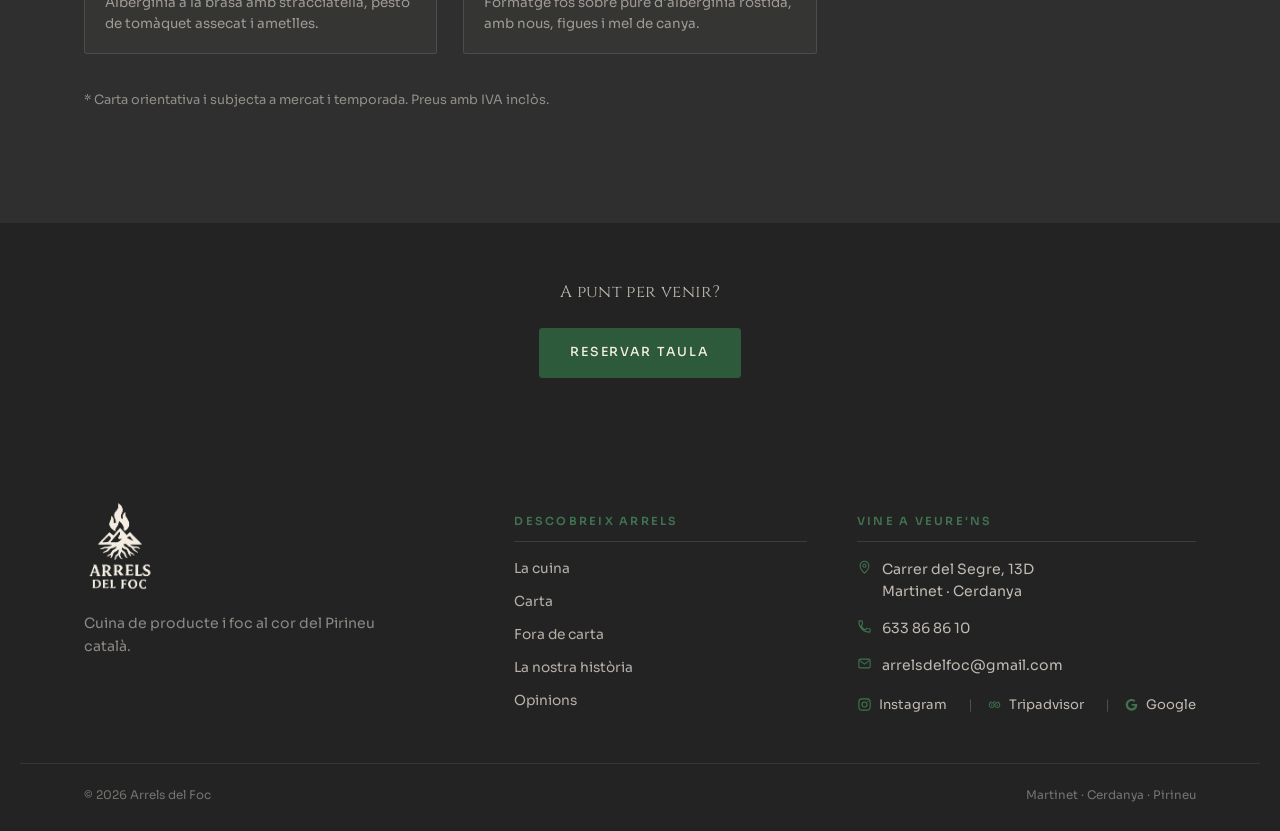
==== commit c1f73733: "SEO: versión española real en /es/ (hreflang ca<->es), carta/horario/reseñas pre-renderizados en HTM" ====
--- a/carta.html
+++ b/carta.html
@@ -3,8 +3,27 @@
 <head>
 <meta charset="UTF-8">
 <meta name="viewport" content="width=device-width, initial-scale=1.0">
-<title>Carta — Arrels del Foc</title>
-<meta name="description" content="La carta d'Arrels del Foc, Martinet. Entrants, principals, postres, begudes i vins.">
+<title>Carta – Parrilla Argentina i Carns a la Brasa | Arrels del Foc</title>
+<meta name="description" content="Descobreix la nostra carta: carns argentines a la brasa, empanades i plats d'autor a Martinet, Cerdanya, a prop d'Andorra i la Seu d'Urgell.">
+<link rel="canonical" href="https://arrelsdelfoc.com/carta.html">
+<link rel="alternate" hreflang="ca" href="https://arrelsdelfoc.com/carta.html">
+<link rel="alternate" hreflang="es" href="https://arrelsdelfoc.com/es/carta.html">
+<link rel="alternate" hreflang="x-default" href="https://arrelsdelfoc.com/carta.html">
+
+<link rel="icon" href="/favicon.ico" sizes="any">
+<link rel="icon" type="image/png" sizes="48x48" href="/favicon-48x48.png">
+<link rel="icon" type="image/png" sizes="96x96" href="/favicon-96x96.png">
+<link rel="apple-touch-icon" sizes="180x180" href="/apple-touch-icon.png">
+<link rel="manifest" href="/site.webmanifest">
+<meta name="theme-color" content="#2F2F2F">
+
+<meta property="og:type" content="website">
+<meta property="og:site_name" content="Arrels del Foc">
+<meta property="og:title" content="Carta – Parrilla Argentina i Carns a la Brasa | Arrels del Foc">
+<meta property="og:description" content="Descobreix la nostra carta: carns argentines a la brasa, empanades i plats d'autor a Martinet, Cerdanya, a prop d'Andorra i la Seu d'Urgell.">
+<meta property="og:url" content="https://arrelsdelfoc.com/carta.html">
+<meta property="og:image" content="https://arrelsdelfoc.com/assets/img/exterior-facana.jpg">
+<meta name="twitter:card" content="summary_large_image">
 
 <link rel="preconnect" href="https://fonts.googleapis.com">
 <link rel="preconnect" href="https://fonts.gstatic.com" crossorigin>
@@ -20,7 +39,7 @@
   <div class="container lang-bar-inner">
     <div class="lang-switch" id="lang-switch" role="group" aria-label="Idioma">
       <button data-lang="ca" class="is-active">CA</button>
-      <button data-lang="es">ES</button>
+      <a href="/es/carta.html" data-lang="es">ES</a>
       <button data-lang="fr">FR</button>
       <button data-lang="en">EN</button>
     </div>
@@ -68,12 +87,12 @@
   <div class="container">
     <div class="section-head reveal">
       <span class="eyebrow" data-i18n="carta.eyebrow">La carta</span>
-      <h2 data-i18n="carta.title">Del foc a la taula</h2>
+      <h1 data-i18n="carta.title">Del foc a la taula</h1>
       <p class="lede" data-i18n="carta.lede">Una carta nascuda de les nostres arrels argentines i portada a la nostra manera. Producte argentí seleccionat, producte de proximitat, elaboracions pròpies i el foc com a protagonista.</p>
     </div>
 
-    <div class="carta-tabs reveal" id="carta-tabs"></div>
-    <div id="carta-panels"></div>
+    <div class="carta-tabs reveal" id="carta-tabs"><button class="carta-tab is-active" data-target="entrants">Entrants</button><button class="carta-tab" data-target="principals">Principals</button><button class="carta-tab" data-target="postres">Postres</button><button class="carta-tab" data-target="begudes">Begudes</button><button class="carta-tab" data-target="vins">Vins</button></div>
+    <div id="carta-panels"><div class="carta-panel is-active" id="panel-entrants"><div class="carta-grid"><div class="dish dish--photo"><div class="dish-media"><img src="assets/img/dish-canelons.jpg" alt="Canelons de Galta de Vedella — Arrels del Foc, restaurant argentí a Martinet" loading="lazy"></div><div class="dish-body"><div class="dish-top"><h3 class="dish-name">Canelons de Galta de Vedella</h3><span class="dish-price">15 €</span></div><p class="dish-desc">Canelons farcits de galta de vedella cuita a foc lent, gratinats amb beixamel lleugera.</p></div></div><div class="dish dish--photo"><div class="dish-media"><img src="assets/img/dish-empanada-carn.jpg" alt="Empanada Argentina — Arrels del Foc, restaurant argentí a Martinet" loading="lazy"></div><div class="dish-body"><div class="dish-top"><h3 class="dish-name">Empanada Argentina</h3><span class="dish-price">4,50 €</span></div><p class="dish-desc">Farcida de vedella capolada a ganivet, ceba i pebrot vermell.</p></div></div><div class="dish dish--photo"><div class="dish-media"><img src="assets/img/dish-empanada-caprese.jpg" alt="Empanada Caprese — Arrels del Foc, restaurant argentí a Martinet" loading="lazy"></div><div class="dish-body"><div class="dish-top"><h3 class="dish-name">Empanada Caprese</h3><span class="dish-price">4 €</span></div><p class="dish-desc">Farcida de formatges selectes, tomàquet assecat i alfàbrega fresca.</p></div></div><div class="dish dish--photo"><div class="dish-media"><img src="assets/img/dish-calamar.jpg" alt="Calamar a la Brasa — Arrels del Foc, restaurant argentí a Martinet" loading="lazy"></div><div class="dish-body"><div class="dish-top"><h3 class="dish-name">Calamar a la Brasa</h3><span class="dish-price">18 €</span></div><p class="dish-desc">Calamar a la brasa sobre puré de pèsols fumats, acabat amb el nostre chimichurri.</p></div></div><div class="dish dish--photo"><div class="dish-media"><img src="assets/img/dish-escalivada.jpg" alt="Escalivada Arrels — Arrels del Foc, restaurant argentí a Martinet" loading="lazy"></div><div class="dish-body"><div class="dish-top"><h3 class="dish-name">Escalivada Arrels</h3><span class="dish-price">15 €</span></div><p class="dish-desc">Verdures rostides, formatge de cabra, mel i nous.</p></div></div><div class="dish dish--photo"><div class="dish-media"><img src="assets/img/gallery-plat-ou.jpg" alt="Saltat d'Arrels — Arrels del Foc, restaurant argentí a Martinet" loading="lazy"></div><div class="dish-body"><div class="dish-top"><h3 class="dish-name">Saltat d'Arrels</h3><span class="dish-price">15 €</span></div><p class="dish-desc">Bolets silvestres saltats, all tendre, espàrrecs, ou ferrat i patates palla.</p></div></div><div class="dish dish--photo"><div class="dish-media"><img src="assets/img/dish-berenjena.jpg" alt="Albergínia a la Brasa — Arrels del Foc, restaurant argentí a Martinet" loading="lazy"></div><div class="dish-body"><div class="dish-top"><h3 class="dish-name">Albergínia a la Brasa</h3><span class="dish-price">14 €</span></div><p class="dish-desc">Albergínia a la brasa amb stracciatella, pesto de tomàquet assecat i ametlles.</p></div></div><div class="dish dish--photo"><div class="dish-media"><img src="assets/img/dish-formatge.jpg" alt="Neu del Cadí — Arrels del Foc, restaurant argentí a Martinet" loading="lazy"></div><div class="dish-body"><div class="dish-top"><h3 class="dish-name">Neu del Cadí</h3><span class="dish-price">14 €</span></div><p class="dish-desc">Formatge fos sobre puré d'albergínia rostida, amb nous, figues i mel de canya.</p></div></div></div></div><div class="carta-panel" id="panel-principals"><div class="carta-grid"><div class="dish dish--photo"><div class="dish-media"><img src="assets/img/dish-vacio-nova.jpg" alt="Vacío Angus — Arrels del Foc, restaurant argentí a Martinet" loading="lazy"></div><div class="dish-body"><div class="dish-top"><h3 class="dish-name">Vacío Angus</h3><span class="dish-price">25,50 €</span></div><p class="dish-desc">Vano d'Angus argentí a la brasa amb verdures rostides.</p></div></div><div class="dish dish--photo"><div class="dish-media"><img src="assets/img/dish-galtes.jpg" alt="Galtes d'Arrels — Arrels del Foc, restaurant argentí a Martinet" loading="lazy"></div><div class="dish-body"><div class="dish-top"><h3 class="dish-name">Galtes d'Arrels</h3><span class="dish-price">23 €</span></div><p class="dish-desc">Galtes de vedella cuinades a baixa temperatura, sobre puré de patata.</p></div></div><div class="dish dish--photo"><div class="dish-media"><img src="assets/img/dish-milanesa-nova.jpg" alt="Milanesa Arrels — Arrels del Foc, restaurant argentí a Martinet" loading="lazy"></div><div class="dish-body"><div class="dish-top"><h3 class="dish-name">Milanesa Arrels</h3><span class="dish-price">19 €</span></div><p class="dish-desc">Milanesa de vedella napolitana, amb patates fregides o amanida fresca.</p></div></div><div class="dish dish--photo"><div class="dish-media"><img src="assets/img/dish-milanesa-pollo.jpg" alt="Milanesa Arrels — Arrels del Foc, restaurant argentí a Martinet" loading="lazy"></div><div class="dish-body"><div class="dish-top"><h3 class="dish-name">Milanesa Arrels</h3><span class="dish-price">19 €</span></div><p class="dish-desc">Milanesa de pollastre, amb patates fregides o amanida fresca.</p></div></div><div class="dish dish--photo"><div class="dish-media"><img src="assets/img/dish-entrana.jpg" alt="Entranya Criolla — Arrels del Foc, restaurant argentí a Martinet" loading="lazy"></div><div class="dish-body"><div class="dish-top"><h3 class="dish-name">Entranya Criolla</h3><span class="dish-price">23,50 €</span></div><p class="dish-desc">Entranya de vedella a la brasa amb patata dolça fregida i salsa criolla.</p></div></div><div class="dish dish--photo"><div class="dish-media"><img src="assets/img/dish-chuleton.jpg" alt="Chuletó Madurat — Arrels del Foc, restaurant argentí a Martinet" loading="lazy"></div><div class="dish-body"><div class="dish-top"><h3 class="dish-name">Chuletó Madurat</h3><span class="dish-price">69 €</span></div><p class="dish-desc">Costella de bou d'1 kg amb os, madurada 30 dies, amb amanida i patates fregides. Ideal per compartir.</p></div></div><div class="dish dish--photo"><div class="dish-media"><img src="assets/img/dish-lasanya.jpg" alt="Lasanya Campestre — Arrels del Foc, restaurant argentí a Martinet" loading="lazy"></div><div class="dish-body"><div class="dish-top"><h3 class="dish-name">Lasanya Campestre</h3><span class="dish-price">18 €</span></div><p class="dish-desc">Capes de verdures i salsa de tomàquet, gratinades amb formatge.</p></div></div><div class="dish dish--photo"><div class="dish-media"><img src="assets/img/dish-bacalla.jpg" alt="Bacallà al Pil-Pil — Arrels del Foc, restaurant argentí a Martinet" loading="lazy"></div><div class="dish-body"><div class="dish-top"><h3 class="dish-name">Bacallà al Pil-Pil</h3><span class="dish-price">24 €</span></div><p class="dish-desc">Llom de bacallà en salsa pil-pil amb patates laminades i pebrots rostits.</p></div></div><div class="dish dish--photo"><div class="dish-media"><img src="assets/img/dish-cesar.jpg" alt="Amanida Cèsar — Arrels del Foc, restaurant argentí a Martinet" loading="lazy"></div><div class="dish-body"><div class="dish-top"><h3 class="dish-name">Amanida Cèsar</h3><span class="dish-price">17 €</span></div><p class="dish-desc">Enciam romà fresc, pollastre a la brasa, parmesà i amaniment cèsar casolà.</p></div></div><div class="dish dish--photo"><div class="dish-media"><img src="assets/img/dish-hamburguesa-nova.jpg" alt="Hamburguesa Gaucha — Arrels del Foc, restaurant argentí a Martinet" loading="lazy"></div><div class="dish-body"><div class="dish-top"><h3 class="dish-name">Hamburguesa Gaucha</h3><span class="dish-price">19 €</span></div><p class="dish-desc">Barreja artesana de vedella, formatge fos, rúcula fresca, chutney de tomàquet casolà i maionesa de chimichurri. Amb patates dolces fregides.</p></div></div><div class="dish dish--photo"><div class="dish-media"><img src="assets/img/dish-pollo-picanton.jpg" alt="Picantó a la Brasa — Arrels del Foc, restaurant argentí a Martinet" loading="lazy"></div><div class="dish-body"><div class="dish-top"><h3 class="dish-name">Picantó a la Brasa</h3><span class="dish-price">22 €</span></div><p class="dish-desc">Picantó a la brasa amb salsa de bolets silvestres i bacon fumat, amb patates.</p></div></div></div></div><div class="carta-panel" id="panel-postres"><div class="carta-grid"><div class="dish dish--photo"><div class="dish-media"><img src="assets/img/dish-xocolata.jpg" alt="Temptació de Xocolata — Arrels del Foc, restaurant argentí a Martinet" loading="lazy"></div><div class="dish-body"><div class="dish-top"><h3 class="dish-name">Temptació de Xocolata</h3><span class="dish-price">8 €</span></div><p class="dish-desc">Brownie amb gelat artesà de vainilla, salsa de toffee i nous.</p></div></div><div class="dish dish--photo"><div class="dish-media"><img src="assets/img/dish-tarta-silvestre.jpg" alt="Tarta Silvestre — Arrels del Foc, restaurant argentí a Martinet" loading="lazy"></div><div class="dish-body"><div class="dish-top"><h3 class="dish-name">Tarta Silvestre</h3><span class="dish-price">7 €</span></div><p class="dish-desc">Cheesecake cremós i lleuger amb melmelada casolana de fruits vermells.</p></div></div><div class="dish dish--photo"><div class="dish-media"><img src="assets/img/dish-flan.jpg" alt="Flam Casolà — Arrels del Foc, restaurant argentí a Martinet" loading="lazy"></div><div class="dish-body"><div class="dish-top"><h3 class="dish-name">Flam Casolà</h3><span class="dish-price">6 €</span></div><p class="dish-desc">Amb dolç de llet.</p></div></div><div class="dish dish--photo"><div class="dish-media"><img src="assets/img/dish-arros-cremos.jpg" alt="Arròs Cremós del Foc — Arrels del Foc, restaurant argentí a Martinet" loading="lazy"></div><div class="dish-body"><div class="dish-top"><h3 class="dish-name">Arròs Cremós del Foc</h3><span class="dish-price">8 €</span></div><p class="dish-desc">Arròs amb llet, canyella, gelat de pistatxo i ametlles caramel·litzades cruixents.</p></div></div></div></div><div class="carta-panel" id="panel-begudes"><div class="price-columns"><div class="price-group"><h4>Sense alcohol</h4><div class="price-row"><span>Aigua mineral</span><span class="price-row-price">2,50 €</span></div><div class="price-row"><span>Aigua amb gas</span><span class="price-row-price">2,50 €</span></div><div class="price-row"><span>Refrescos (Coca-Cola, Sprite, Fanta, Aquarius)</span><span class="price-row-price">3 €</span></div><div class="price-row"><span>Aigua tònica</span><span class="price-row-price">2,50 €</span></div><div class="price-row"><span>Schweppes Zero taronja</span><span class="price-row-price">2,50 €</span></div><div class="price-row"><span>Vichy</span><span class="price-row-price">3 €</span></div></div><div class="price-group"><h4>Cerveses</h4><div class="price-row"><span>Canya Alhambra</span><span class="price-row-price">3,20 €</span></div><div class="price-row"><span>Gerra Alhambra</span><span class="price-row-price">5 €</span></div><div class="price-row"><span>Alhambra Reserva</span><span class="price-row-price">3,90 €</span></div><div class="price-row"><span>Alhambra Radler</span><span class="price-row-price">3,90 €</span></div><div class="price-row"><span>Mahou IPA</span><span class="price-row-price">3,90 €</span></div><div class="price-row"><span>San Miguel 0.0 Torrada</span><span class="price-row-price">3 €</span></div><div class="price-row"><span>San Miguel sense gluten</span><span class="price-row-price">3 €</span></div><div class="price-row"><span>Cervesa artesanal El Gall Negre</span><span class="price-row-price">4,70 €</span></div></div><div class="price-group"><h4>Còctels i clàssics</h4><div class="price-row"><span>Gin tonic</span><span class="price-row-price">7 €</span></div><div class="price-row"><span>Vermut</span><span class="price-row-price">4 €</span></div><div class="price-row"><span>Fernet amb Coca-Cola</span><span class="price-row-price">7 €</span></div><div class="price-row"><span>Whisky</span><span class="price-row-price">5 €</span></div><div class="price-row"><span>Rom</span><span class="price-row-price">4 €</span></div><div class="price-row"><span>Tinto de verano</span><span class="price-row-price">3,50 €</span></div></div><div class="price-group"><h4>Cafeteria</h4><div class="price-row"><span>Cafè</span><span class="price-row-price">1,80 €</span></div><div class="price-row"><span>Tallat</span><span class="price-row-price">2 €</span></div><div class="price-row"><span>Americano</span><span class="price-row-price">2 €</span></div><div class="price-row"><span>Cafè amb llet</span><span class="price-row-price">2,20 €</span></div><div class="price-row"><span>Carallet</span><span class="price-row-price">3 €</span></div><div class="price-row"><span>Infusions</span><span class="price-row-price">2 €</span></div></div></div></div><div class="carta-panel" id="panel-vins"><div class="price-columns price-columns--vins"><div class="price-group price-group--vins"><h4>Vins negres</h4><div class="wine-row"><div class="wine-info"><span class="wine-name">Ugalde Crianza</span><span class="wine-origin">Rioja, Espanya</span><span class="wine-tast">Clàssic i equilibrat, criat en bota de roure.</span></div><div class="wine-price"><span>Ampolla 22 €</span><span>Copa 4,50 €</span></div></div><div class="wine-row"><div class="wine-info"><span class="wine-name">Serbal Malbec 2024</span><span class="wine-origin">Atamisque — Valle de Uco, Mendoza, Argentina</span><span class="wine-tast">Fruits vermells, fresc i de tanins suaus.</span></div><div class="wine-price"><span>Ampolla 28 €</span></div></div><div class="wine-row"><div class="wine-info"><span class="wine-name">Lote 44 Malbec 2024</span><span class="wine-origin">Cuarto Dominio — Valle de Uco, Mendoza, Argentina</span><span class="wine-tast">Fruita negra, complex i sedós.</span></div><div class="wine-price"><span>Copa 5,50 €</span></div></div><div class="wine-row"><div class="wine-info"><span class="wine-name">Chento Malbec 2022</span><span class="wine-origin">Cuarto Dominio — Alto Agrelo, Mendoza, Argentina</span><span class="wine-tast">Equilibrat i estructurat, amb fruits negres i tanins suaus.</span></div><div class="wine-price"><span>Ampolla 32 €</span></div></div><div class="wine-row"><div class="wine-info"><span class="wine-name">Reserva de la Familia Pinot Noir</span><span class="wine-origin">Malma — Patagonia, Neuquén, Argentina</span><span class="wine-tast">Lleuger i aromàtic, de tanins molt suaus.</span></div><div class="wine-price"><span>Ampolla 36 €</span></div></div><div class="wine-row"><div class="wine-info"><span class="wine-name">Gran Sombrero Malbec</span><span class="wine-origin">Huentala Wines — Gualtallary, Valle de Uco, Mendoza, Argentina</span><span class="wine-tast">Afruitat i sedós, de tanins suaus i rodons.</span></div><div class="wine-price"><span>Ampolla 38 €</span></div></div><div class="wine-row"><div class="wine-info"><span class="wine-name">Ari Priorat 2021</span><span class="wine-origin">Clos Berenguer — Priorat, Tarragona, Catalunya</span><span class="wine-tast">Sec, estructurat, amb notes intenses de fruita negra i espècies.</span></div><div class="wine-price"><span>Ampolla 38 €</span></div></div></div><div class="price-group price-group--vins"><h4>Vins blancs</h4><div class="wine-row"><div class="wine-info"><span class="wine-name">Entreflores Verdejo</span><span class="wine-origin">Príncipe de Viana — Rueda, Espanya</span><span class="wine-tast">Fresc i aromàtic de fruites tropicals.</span></div><div class="wine-price"><span>Ampolla 22 €</span><span>Copa 4,50 €</span></div></div><div class="wine-row"><div class="wine-info"><span class="wine-name">O Do Avó Marcelo Albariño 2024</span><span class="wine-origin">Adegas Gran Vinum — Rías Baixas, Galícia</span><span class="wine-tast">Fresc, cítric i mineral.</span></div><div class="wine-price"><span>Ampolla 28 €</span></div></div><div class="wine-row"><div class="wine-info"><span class="wine-name">Campgran</span><span class="wine-origin">Cal Mandrat — Montellà i Martinet, Cerdanya</span><span class="wine-tast">Vi blanc de proximitat, de la mateixa Cerdanya.</span></div><div class="wine-price"><span>Ampolla 32 €</span></div></div><div class="wine-row"><div class="wine-info"><span class="wine-name">Reserva de la Familia Chardonnay</span><span class="wine-origin">Malma — Patagonia, Neuquén, Argentina</span><span class="wine-tast">Elegant, fresc i equilibrat, amb aromes cítrics i afruitats.</span></div><div class="wine-price"><span>Ampolla 36 €</span></div></div><div class="wine-row"><div class="wine-info"><span class="wine-name">Emendis – Nu Allongé</span><span class="wine-origin">Cava brut rosé</span><span class="wine-tast">Fresc, sec i elegant, amb bombolla fina i notes subtils de fruita vermella.</span></div><div class="wine-price"><span>Ampolla 30 €</span></div></div></div></div></div></div>
     <p class="carta-note reveal" data-i18n="carta.note">* Carta orientativa i subjecta a mercat i temporada.</p>
   </div>
 </section>
--- a/styles.css
+++ b/styles.css
@@ -23,6 +23,10 @@
 }
 
 *,*::before,*::after{ box-sizing: border-box; }
+.sr-only{
+  position:absolute; width:1px; height:1px; padding:0; margin:-1px;
+  overflow:hidden; clip:rect(0,0,0,0); white-space:nowrap; border:0;
+}
 html{ scroll-behavior: smooth; }
 body{
   margin:0;
@@ -56,7 +60,8 @@
 }
 .section-head{ max-width: 640px; margin-bottom: 40px; }
 .section-head.center{ margin-left:auto; margin-right:auto; text-align:center; }
-.section-head h2{ font-size: clamp(1.6rem, 2.8vw, 2.3rem); }
+.section-head h1, .section-head h2{ font-size: clamp(1.6rem, 2.8vw, 2.3rem); }
+.cuina-text h1{ font-size: clamp(1.8rem, 3.2vw, 2.6rem); line-height:1.15; }
 .lede{ font-size: 1rem; color:#4a4a4a; max-width: 52ch; }
 .section-head.center .lede{ margin-left:auto; margin-right:auto; }
 
@@ -87,6 +92,10 @@
 .section-cta-block{ padding: 100px 0; background: var(--crema); }
 .section-cta{ text-align:center; }
 
+.seo-intro{ padding: 70px 0 30px; }
+.seo-intro .lede{ max-width: 760px; margin-left:auto; margin-right:auto; }
+.seo-intro .lede + .lede{ margin-top: 14px; }
+
 /* -------- Selector d'idioma: badges verdes discrets -------- */
 .hero-lang{ display:flex; gap:7px; }
 .hero-lang button{
@@ -277,7 +286,7 @@
 .carta{ padding: 100px 0; background: var(--carbo); color: var(--crema); }
 .carta--page{ padding-top: calc(var(--page-top-offset) - 20px); min-height: 100vh; }
 .carta .eyebrow{ color: var(--verd-suau); }
-.carta .section-head h2{ color: var(--crema); }
+.carta .section-head h1, .carta .section-head h2{ color: var(--crema); }
 .carta .lede{ color: rgba(245,237,227,.7); }
 .carta-tabs{ display:flex; flex-wrap:wrap; gap:10px; margin: 40px 0; }
 .carta-tab{
@@ -347,6 +356,7 @@
 .opinions-rating{ text-align:center; margin-bottom: 36px; }
 .opinions-rating-number{ display:block; font-family: var(--font-display); font-weight:600; font-size: clamp(2rem, 4vw, 2.6rem); color: var(--crema); line-height:1; margin-bottom: 8px; }
 .opinions-rating-label{ display:block; font-size:.86rem; color: rgba(245,237,227,.6); }
+.opinions-rating-count{ display:block; font-size:.76rem; letter-spacing:.05em; color: var(--verd-suau); margin-top:6px; }
 .opinions-grid{
   display:flex; gap: 18px; overflow-x:auto; scroll-snap-type:x mandatory;
   padding: 4px 4px 14px; margin: 0 -4px 30px; -webkit-overflow-scrolling:touch; scrollbar-width:none;
@@ -379,7 +389,7 @@
 }
 .reserves .container{ position:relative; }
 .reserves .eyebrow{ color: rgba(245,237,227,.7); }
-.reserves h2{ color: var(--crema); font-size: clamp(1.7rem,3vw,2.6rem); max-width: 20ch; margin: 0 auto 18px; }
+.reserves h1, .reserves h2{ color: var(--crema); font-size: clamp(1.7rem,3vw,2.6rem); max-width: 20ch; margin: 0 auto 18px; }
 .reserves .lede{ margin:0 auto 36px; color: rgba(245,237,227,.82); }
 .reserves .btn-primary{ background: var(--marro); border-color: var(--marro); }
 .reserves .btn-primary:hover{ background: var(--marro-fosc); border-color: var(--marro-fosc); }
